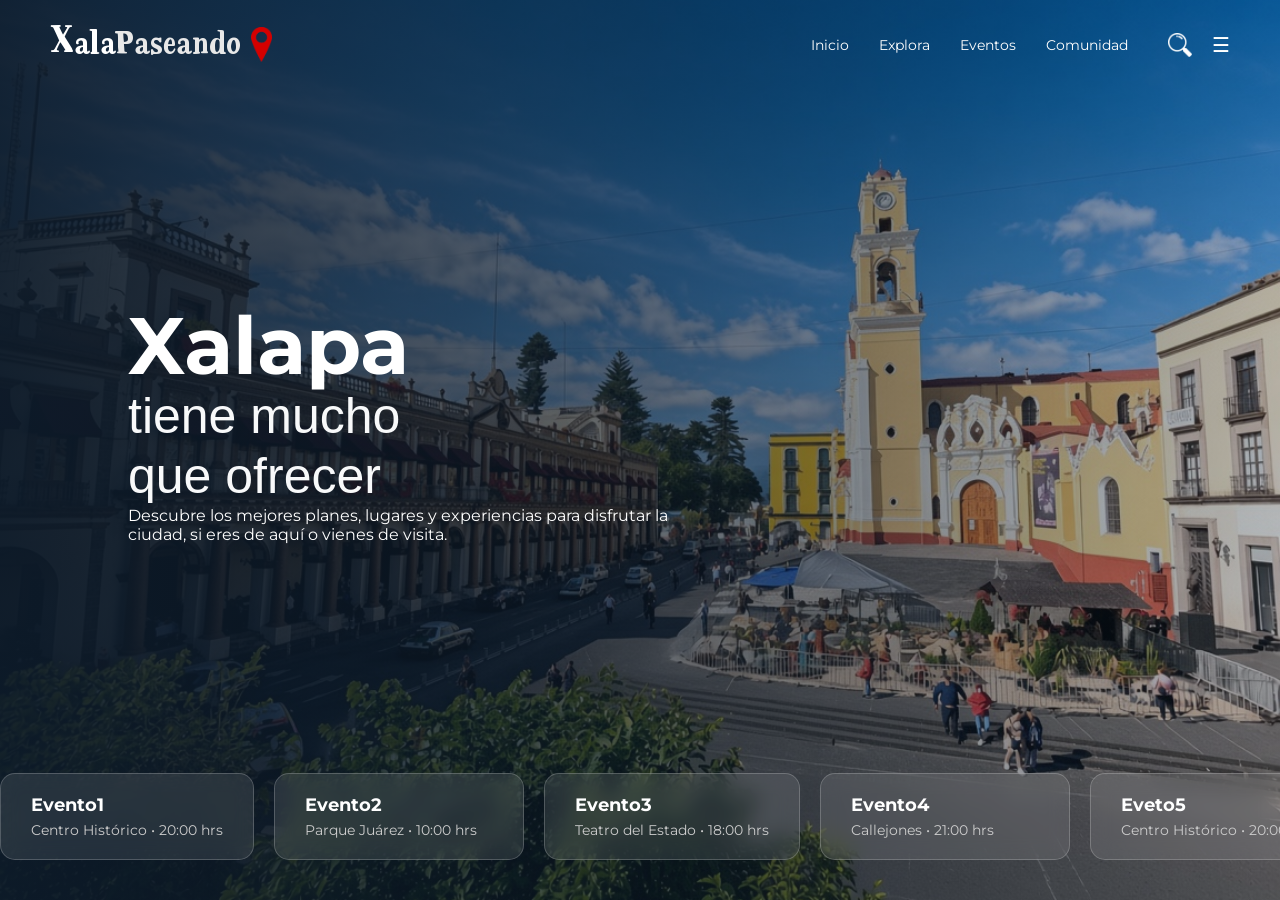
==== index.html @ 4e85cbd2 "Add files via upload" ====
<!DOCTYPE html>
<html lang="es">
<head>
    <meta charset="UTF-8">
    <meta name="viewport" content="width=device-width, initial-scale=1.0">
    <title>XalaPaseando</title>
    
    
    <link rel="icon" type="image/png" href="Icons/Icono.png">
    
    
    <link rel="stylesheet" href="style.css">
    
    
    <link href="https://fonts.googleapis.com/css2?family=Dancing+Script:wght@700&family=Montserrat:wght@400;600&display=swap" rel="stylesheet">
</head>
<body>

    
    <nav class="navbar">
        <div class="logo">
            <span class="logo-text">
                <span class="logo-x">X</span>ala<span class="logo-paseando">Paseando</span>
            </span>
            <img src="Icons/Icono_Ubi.png" alt="Logotipo de XalaPaseando" class="logo-img">
        </div> 

        <ul class="nav-links">
            <li><a href="index.html">Inicio</a></li>
            <li><a href="explora.html">Explora</a></li>
            <li><a href="eventos.html">Eventos</a></li>
            <li><a href="#">Comunidad</a></li>
        </ul>
        <div class="nav-icons">
           <img src="Icons/Icono_Lupa.png" alt="Buscar" class="icon-img">
            <span class="icon">☰</span>
        </div>
    </nav>

    
    <header class="hero">
        
        <div class="overlay"></div>
        
        <div class="hero-content">
            <h1 class="animate-fade-up">
                <span class="title-main">Xalapa</span><br>
                <span class="title-cursive">tiene mucho<br>que ofrecer</span>
            </h1>
            <p class="animate-fade-up delay-1">
                Descubre los mejores planes, lugares y experiencias para disfrutar la ciudad, si eres de aquí o vienes de visita.
            </p>
        </div>

        
        <div class="scrolling-wrapper animate-fade-up delay-2">
            <div class="scrolling-cards">
                
                <a href="eventos.html" style="text-decoration: none; color: inherit;">
                    <div class="card">
                        <h3>Evento1</h3>
                        <p>Centro Histórico • 20:00 hrs</p>
                    </div>
                </a>
                
                <a href="eventos.html" style="text-decoration: none; color: inherit;">
                    <div class="card">
                        <h3>Evento2</h3>
                        <p>Parque Juárez • 10:00 hrs</p>
                    </div>
                </a>
                
                <a href="eventos.html" style="text-decoration: none; color: inherit;">
                    <div class="card">
                        <h3>Evento3</h3>
                        <p>Teatro del Estado • 18:00 hrs</p>
                    </div>
                </a>
                
                <a href="eventos.html" style="text-decoration: none; color: inherit;">
                    <div class="card">
                        <h3>Evento4</h3>
                        <p>Callejones • 21:00 hrs</p>
                    </div>
                </a>
                
                
                <a href="eventos.html" style="text-decoration: none; color: inherit;">
                    <div class="card">
                        <h3>Eveto5</h3>
                        <p>Centro Histórico • 20:00 hrs</p>
                    </div>
                </a>
                
                <a href="eventos.html" style="text-decoration: none; color: inherit;">
                    <div class="card">
                        <h3>Evento6</h3>
                        <p>Parque Juárez • 10:00 hrs</p>
                    </div>
                </a>
                
                <a href="eventos.html" style="text-decoration: none; color: inherit;">
                    <div class="card">
                        <h3>Evento7</h3>
                        <p>Teatro del Estado • 18:00 hrs</p>
                    </div>
                </a>
                
                <a href="eventos.html" style="text-decoration: none; color: inherit;">
                    <div class="card">
                        <h3>y ya lo dmass zzz</h3>
                        <p>Callejones • 21:00 hrs</p>
                    </div>
                </a>
            </div>
        </div>
    </header>

</body>
</html>
---- style.css ----
@font-face {
    font-family: 'LT Gutbust';
    
    src: url('Fonts/LTGutbust-Bold-v3.ttf') format('truetype'); 
    font-weight: normal;
    font-style: normal;
}
* {
    margin: 0;
    padding: 0;
    box-sizing: border-box;
}

body {
    font-family: 'Montserrat', sans-serif;
    background-color: #0d1b2a; 
    color: white;
    overflow-x: hidden; 
}


.navbar {
    position: absolute;
    top: 0;
    width: 100%;
    display: flex;
    justify-content: space-between;
    align-items: center;
    padding: 20px 50px;
    z-index: 10;
}

.logo {
    font-family: 'LT Gutbust', sans-serif; 
    font-size: 32px; 
    display: flex;
    align-items: center;
    gap: 10px;
    margin-right: auto;
}
.logo-x {
    font-size: 40px; 
}


.logo-paseando {
    color: #e8e8e8; 
}

.logo-img {
    height: 35px; 
    width: auto;  
    object-fit: contain;
}

.logo-pin {
    color: #ff3b30; 
    font-size: 24px;
}

.nav-links {
    list-style: none;
    display: flex;
    gap: 30px;
    
}

.nav-links a {
    text-decoration: none;
    color: white;
    font-size: 14px;
    transition: color 0.3s;
}

.nav-links a:hover, .nav-links a.active {
    color: #ff3b30;
    border-bottom: 2px solid #ff3b30;
    padding-bottom: 5px;
}

.nav-icons {
    display: flex;
    gap: 20px;
    font-size: 20px;
    cursor: pointer;
    margin-left: 40px;
}
.icon-img {
    height: 24px; 
    width: auto;
    cursor: pointer;
    transition: transform 0.2s; 
}


.icon-img:hover {
    transform: scale(1.1); 
}

.hero {
    position: relative;
    height: 100vh; 
    display: flex;
    flex-direction: column;
    justify-content: center;
    padding-left: 10%;
    
    
    background: url('https://www.lugaresturisticosenmexico.com/en/xalapa-veracruz/') center/cover no-repeat;
}

.overlay {
    position: absolute;
    top: 0;
    left: 0;
    width: 100%;
    height: 100%;
    
    background: linear-gradient(to right, rgba(13, 27, 42, 0.95) 0%, rgba(13, 27, 42, 0.3) 100%);
    z-index: 1;
}

.hero-content {
    position: relative;
    z-index: 2;
    max-width: 600px;
    margin-bottom: 50px;
}

.title-main {
    font-size: 80px;
    font-weight: 700;
    line-height: 1;
}

.title-cursive {
    font-family: 'Outfit', sans-serif;
    font-weight: 400; 
    font-size: 50px; 
    line-height: 1.2;
    color: #f8f9fa;
}


.hero {
    position: relative;
    height: 100vh; 
    display: flex;
    flex-direction: column;
    justify-content: center;
    padding-left: 10%;
    
    
    
    background: url('Icons/fondo1.jpg') center/cover no-repeat;
}


.animate-fade-up {
    opacity: 0;
    transform: translateY(30px);
    animation: fadeUp 1s forwards ease-out;
}


.delay-1 { animation-delay: 0.3s; }
.delay-2 { animation-delay: 0.6s; }

@keyframes fadeUp {
    to {
        opacity: 1;
        transform: translateY(0);
    }
}


.scrolling-wrapper {
    position: absolute;
    bottom: 40px; 
    left: 0;
    width: 100%;
    overflow: hidden; 
    z-index: 2;
}

.scrolling-cards {
    display: flex;
    gap: 20px;
    width: max-content;
    
    animation: scroll-left 20s linear infinite;
}


.scrolling-wrapper:hover .scrolling-cards {
    animation-play-state: paused;
}


.card {
    background: rgba(255, 255, 255, 0.1); 
    backdrop-filter: blur(10px); 
    border: 1px solid rgba(255, 255, 255, 0.2);
    padding: 20px 30px;
    border-radius: 15px;
    min-width: 250px;
    color: white;
    cursor: pointer;
    transition: transform 0.3s;
}

.card:hover {
    transform: translateY(-5px); 
    background: rgba(255, 255, 255, 0.2);
}

.card h3 {
    font-size: 18px;
    margin-bottom: 5px;
}

.card p {
    font-size: 14px;
    color: #ccc;
}

@keyframes scroll-left {
    0% { transform: translateX(0); }
    100% { transform: translateX(calc(-50% - 10px)); }
}



.tema-claro {
    background-color: #f8f9fa; 
    color: #1a1a1a;
}
.tema-claro .navbar {
    position: relative; 
    background-color: #0d1b2a; 
}
.tema-claro .logo, .tema-claro .icon-img, .tema-claro .icon {
    color: white; 
}

.contenedor-explora {
    max-width: 1200px;
    margin: 0 auto;
    padding: 40px 20px;
}
.encabezado-seccion {
    display: flex;
    justify-content: space-between;
    align-items: center;
    margin-bottom: 20px;
}
.encabezado-seccion h2 {
    color: #0d1b2a;
    font-size: 28px;
}
.ver-todas {
    color: #0d1b2a;
    text-decoration: none;
    font-weight: 600;
}
.mt-40 { margin-top: 50px; }


.btn-presupuesto {
    background-color: #d90429;
    color: white;
    border: none;
    padding: 10px 20px;
    border-radius: 8px;
    font-weight: 600;
    cursor: pointer;
    margin-top: 10px;
}


.categorias-bar {
    background-color: #0d1b2a;
    border-radius: 12px;
    padding: 20px;
    display: flex;
    justify-content: space-around; 
    margin-bottom: 40px;
}
.cat-item {
    display: flex;
    flex-direction: column;
    align-items: center;
    color: white;
    font-size: 13px;
    gap: 10px;
    cursor: pointer;
}
.cat-icon {
    width: 60px;
    height: 60px;
    border: 1.5px solid #d90429;
    border-radius: 50%;
    display: flex;
    justify-content: center;
    align-items: center;
    font-size: 24px;
}

.cat-icon {
    width: 60px;
    height: 60px;
    border: 1.5px solid #d90429;
    border-radius: 50%;
    display: flex;
    justify-content: center;
    align-items: center;
    overflow: hidden; 
    transition: 0.3s;
}


.cat-icon img {
    width: 65%; 
    height: 65%;
    object-fit: contain;
    
    filter: brightness(0) invert(1); 
    transition: 0.3s;
}


.cat-item:hover .cat-icon {
    background-color: #d90429;
}


.grid-tarjetas {
    display: grid;
    grid-template-columns: repeat(auto-fit, minmax(250px, 1fr));
    gap: 20px;
}
.tarjeta {
    background: white;
    border-radius: 12px;
    overflow: hidden;
    box-shadow: 0 4px 15px rgba(0,0,0,0.05);
}
.tarjeta img {
    width: 100%;
    height: 180px;
    object-fit: cover;
}
.tarjeta-cuerpo {
    padding: 20px;
}
.etiqueta {
    font-size: 11px;
    padding: 4px 10px;
    border-radius: 12px;
    color: white;
}
.etiqueta.roja { background-color: #d90429; }
.etiqueta.oscura { background-color: #2b2b2b; }



.evento-portada {
    position: relative;
    height: 50vh; 
    background-position: center;
    background-size: cover;
    display: flex;
    align-items: flex-end; 
    padding: 40px 10%;
}
.evento-overlay {
    position: absolute;
    top: 0; left: 0; width: 100%; height: 100%;
    background: linear-gradient(to top, rgba(13,27,42,0.95) 0%, rgba(13,27,42,0.1) 100%);
}
.evento-titulo-contenedor {
    position: relative;
    z-index: 2;
    color: white;
}
.evento-titulo-contenedor h1 {
    font-size: 45px;
    margin: 15px 0;
    font-family: 'Playfair Display', serif;
}


.evento-contenido {
    max-width: 1100px;
    margin: 40px auto;
    padding: 0 20px;
    display: grid;
    grid-template-columns: 2fr 1fr; 
    gap: 40px;
}
.evento-info h2 { color: #0d1b2a; margin-bottom: 20px; }
.evento-info h3 { color: #0d1b2a; margin-top: 30px; margin-bottom: 10px; }
.evento-info p { color: #555; line-height: 1.7; font-size: 15px; }


.evento-tarjeta {
    background: white;
    border-radius: 12px;
    padding: 25px;
    box-shadow: 0 5px 20px rgba(0,0,0,0.06);
    border: 1px solid #eee;
    height: fit-content;
}
.tarjeta-dato {
    display: flex;
    gap: 15px;
    margin-bottom: 25px;
}
.tarjeta-dato span { font-size: 24px; }
.tarjeta-dato strong {
    color: #0d1b2a;
    font-size: 15px;
    display: block;
    margin-bottom: 4px;
}
.tarjeta-dato p { font-size: 13px; color: #666; margin: 0; line-height: 1.4; }


.countdown {
    background-color: #fef2f2;
    color: #d90429;
    padding: 12px;
    border-radius: 8px;
    justify-content: center;
    align-items: center;
}
.countdown strong { color: #d90429; margin: 0; font-size: 16px; }

.enlace-mapa { color: #d90429; font-weight: 600; font-size: 12px; text-decoration: none; display: inline-block; margin-top: 5px; }

.btn-asistir {
    width: 100%;
    background-color: #0d1b2a;
    color: white;
    border: none;
    padding: 15px;
    border-radius: 8px;
    font-weight: 600;
    font-size: 15px;
    cursor: pointer;
    transition: 0.3s;
}
.btn-asistir:hover { background-color: #1a365d; }


@media (max-width: 768px) {
    
    .evento-contenido {
        grid-template-columns: 1fr; 
    }
    .evento-portada {
        height: 35vh; 
    }
    .evento-titulo-contenedor h1 {
        font-size: 32px;
    }
    
    .navbar {
        padding: 15px 20px; 
    }
    
    .logo {
        font-size: 24px; 
    }
    
    .logo-x {
        font-size: 32px; 
    }
    
    .logo-img {
        height: 25px; 
    }

    .nav-links {
        display: none; 
    }

    
    .nav-icons {
        margin-left: 0; 
        gap: 15px; 
    }

    
    .hero {
        padding-left: 20px;
        padding-right: 20px;
        align-items: center; 
        text-align: center;  
        
        
        height: auto; 
        min-height: 100vh; 
        justify-content: center;
        padding-top: 80px; 
        padding-bottom: 100px; 
    }

    
    .hero-content {
        margin-bottom: 0; 
    }

    .title-main {
        font-size: 45px; 
    }

    .title-cursive {
        font-size: 30px; 
    }

    .hero-content p {
        font-size: 15px; 
        margin-top: 15px;
    }
    
    
    .scrolling-wrapper {
        bottom: 20px;
    }
}

select.btn-presupuesto {
    appearance: none;
    -webkit-appearance: none;
    outline: none;
}
select.btn-presupuesto option {
    background-color: #0d1b2a; 
    color: white;
}
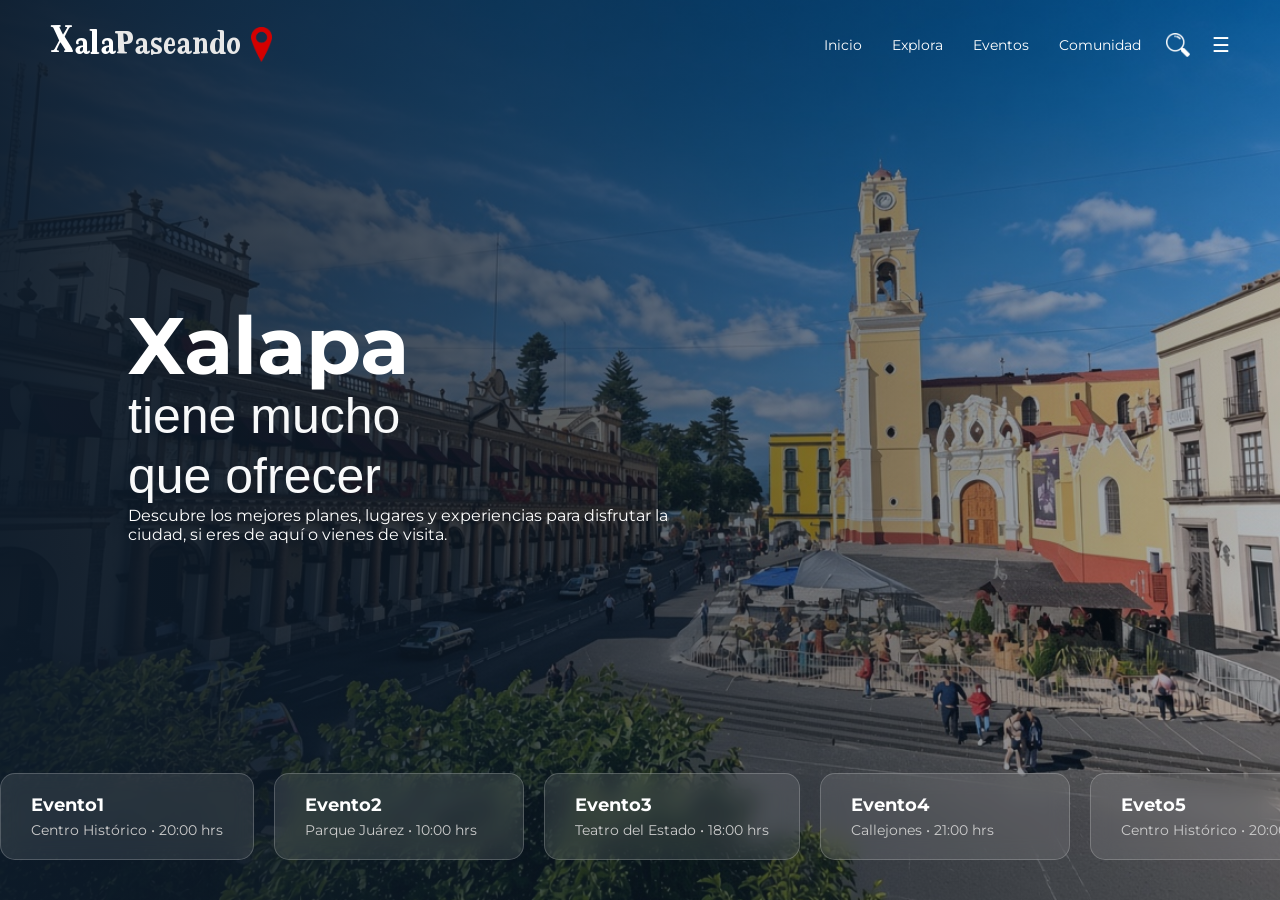
==== commit 1ca9904c: "Add files via upload" ====
--- a/index.html
+++ b/index.html
@@ -14,6 +14,7 @@
     
     <link href="https://fonts.googleapis.com/css2?family=Dancing+Script:wght@700&family=Montserrat:wght@400;600&display=swap" rel="stylesheet">
 </head>
+<script src="navegacion.js"></script>
 <body>
 
     
@@ -29,7 +30,7 @@
             <li><a href="index.html">Inicio</a></li>
             <li><a href="explora.html">Explora</a></li>
             <li><a href="eventos.html">Eventos</a></li>
-            <li><a href="#">Comunidad</a></li>
+            <li><a href="comunidad.html">Comunidad</a></li>
         </ul>
         <div class="nav-icons">
            <img src="Icons/Icono_Lupa.png" alt="Buscar" class="icon-img">
--- a/style.css
+++ b/style.css
@@ -539,4 +539,448 @@
 select.btn-presupuesto option {
     background-color: #0d1b2a; 
     color: white;
-}+}
+
+/* =========================================
+   ESTILOS DE LA VENTANA EMERGENTE (MODAL)
+   ========================================= */
+.modal-oculto {
+    display: none; /* Oculto por defecto */
+    position: fixed;
+    top: 0; left: 0;
+    width: 100%; height: 100%;
+    background-color: rgba(13, 27, 42, 0.8); /* Fondo oscuro semitransparente */
+    z-index: 1000;
+    justify-content: center;
+    align-items: center;
+    backdrop-filter: blur(5px);
+}
+
+.modal-contenido {
+    background-color: white;
+    width: 90%;
+    max-width: 500px;
+    border-radius: 15px;
+    padding: 30px;
+    position: relative;
+    max-height: 90vh; /* Para que no se salga de la pantalla en celulares */
+    overflow-y: auto; /* Permite hacer scroll adentro si hay muchos comentarios */
+    box-shadow: 0 10px 30px rgba(0,0,0,0.2);
+}
+
+.cerrar-modal {
+    position: absolute;
+    top: 20px; right: 20px;
+    font-size: 20px;
+    font-weight: bold;
+    color: #888;
+    cursor: pointer;
+    transition: 0.2s;
+}
+
+.cerrar-modal:hover {
+    color: #d90429;
+}
+
+/* COMUNIDAD */
+
+.inicio-comunidad {
+    margin-top: 40px;
+}
+
+.inicio-comunidad h2 {
+    font-size: 28px;
+    color: #0d1b2a;
+    margin-bottom: 10px;
+}
+
+.inicio-comunidad > p {
+    color: #666;
+    margin-bottom: 25px;
+    line-height: 1.6;
+}
+
+/* BUSCADOR */
+
+.buscador-comunidad {
+    position: relative;
+    margin-bottom: 35px;
+}
+
+.buscador-comunidad input {
+    width: 100%;
+    padding: 16px 20px;
+    border: 1px solid #ddd;
+    border-radius: 10px;
+    font-family: 'Montserrat', sans-serif;
+    font-size: 14px;
+    outline: none;
+    background: white;
+}
+
+.buscador-comunidad input:focus {
+    border-color: #d90429;
+}
+
+/* RESULTADOS DEL BUSCADOR */
+
+#resultados-busqueda {
+    position: absolute;
+    top: 100%;
+    left: 0;
+    width: 100%;
+    background: white;
+    border-radius: 10px;
+    box-shadow: 0 5px 20px rgba(0,0,0,0.1);
+    z-index: 20;
+    overflow: hidden;
+}
+
+.resultado-lugar {
+    display: block;
+    padding: 14px 18px;
+    color: #0d1b2a;
+    text-decoration: none;
+    border-bottom: 1px solid #eee;
+}
+
+.resultado-lugar:hover {
+    background: #f8f9fa;
+    color: #d90429;
+}
+
+/* LUGARES DESTACADOS */
+
+.subtitulo-comunidad {
+    color: #0d1b2a;
+    font-size: 22px;
+    margin: 30px 0 20px;
+}
+
+.destacados-comunidad {
+    display: grid;
+    grid-template-columns: repeat(2, 1fr);
+    gap: 20px;
+}
+
+.tarjeta-destacada {
+    background: white;
+    border-radius: 12px;
+    overflow: hidden;
+    text-decoration: none;
+    color: inherit;
+    box-shadow: 0 4px 15px rgba(0,0,0,0.08);
+    transition: transform 0.3s;
+}
+
+.tarjeta-destacada:hover {
+    transform: translateY(-5px);
+}
+
+.tarjeta-destacada img {
+    width: 100%;
+    height: 190px;
+    object-fit: cover;
+}
+
+.info-destacada {
+    padding: 20px;
+}
+
+.info-destacada h4 {
+    font-size: 18px;
+    color: #0d1b2a;
+    margin-bottom: 8px;
+}
+
+.info-destacada p {
+    color: #666;
+    font-size: 14px;
+    margin-bottom: 12px;
+}
+
+.info-destacada span {
+    color: #d90429;
+    font-weight: 600;
+    font-size: 13px;
+}
+
+/* FILTROS */
+
+.filtros-comunidad {
+    display: flex;
+    flex-wrap: wrap;
+    gap: 12px;
+}
+
+.filtro-comunidad {
+    border: 1px solid #ddd;
+    background: white;
+    color: #0d1b2a;
+    padding: 12px 20px;
+    border-radius: 25px;
+    font-family: 'Montserrat', sans-serif;
+    font-weight: 600;
+    cursor: pointer;
+    transition: 0.3s;
+}
+
+.filtro-comunidad:hover,
+.filtro-comunidad.activo {
+    background: #d90429;
+    color: white;
+    border-color: #d90429;
+}
+
+/* CELULARES */
+
+@media (max-width: 600px) {
+    .destacados-comunidad {
+        grid-template-columns: 1fr;
+    }
+
+    .inicio-comunidad h2 {
+        font-size: 24px;
+    }
+
+    .filtro-comunidad {
+        padding: 10px 14px;
+        font-size: 12px;
+    }
+}
+
+
+/* ========================================
+   NAVEGACIÓN INTERACTIVA - XALAPASEANDO
+   ======================================== */
+
+/* LOGOTIPO INTERACTIVO */
+
+.navbar .logo {
+    cursor: pointer;
+}
+
+.navbar .logo:focus-visible {
+    outline: 2px solid white;
+    outline-offset: 6px;
+    border-radius: 4px;
+}
+
+/* ICONOS INTERACTIVOS */
+
+.navbar .nav-icons {
+    display: flex;
+    align-items: center;
+    gap: 22px;
+    margin-left: 25px;
+    flex-shrink: 0;
+}
+
+.navbar .nav-icons .icon-img,
+.navbar .nav-icons .icon {
+    cursor: pointer;
+}
+
+.navbar .nav-icons .icon:hover {
+    color: #d90429 !important;
+}
+
+.navbar .nav-icons .icon-img:focus-visible,
+.navbar .nav-icons .icon:focus-visible {
+    outline: 2px solid white;
+    outline-offset: 5px;
+}
+
+/* BUSCADOR EN LA BARRA */
+
+.nav-buscador {
+    display: none;
+    position: relative;
+    width: min(380px, 38vw);
+    min-width: 0;
+    flex-shrink: 1;
+}
+
+.navbar.nav-buscando .nav-links {
+    display: none !important;
+}
+
+.navbar.nav-buscando .nav-buscador {
+    display: block;
+}
+
+.nav-buscador input {
+    width: 100%;
+    height: 42px;
+    padding: 0 15px;
+    border: 1px solid #d90429;
+    border-radius: 8px;
+    background-color: white;
+    color: #0d1b2a;
+    font-family: 'Montserrat', sans-serif;
+    font-size: 13px;
+    outline: none;
+}
+
+.nav-buscador input:focus {
+    box-shadow: 0 0 0 3px rgba(217, 4, 41, 0.2);
+}
+
+/* RESULTADOS DEL BUSCADOR */
+
+.nav-sugerencias {
+    display: none;
+    position: absolute;
+    top: calc(100% + 10px);
+    left: 0;
+    width: 100%;
+    max-height: 320px;
+    overflow-y: auto;
+    background: white;
+    border-radius: 10px;
+    box-shadow: 0 8px 25px rgba(0,0,0,0.2);
+    z-index: 1100;
+}
+
+.nav-sugerencias.visible {
+    display: block;
+}
+
+.nav-resultado {
+    display: flex;
+    flex-direction: column;
+    gap: 4px;
+    padding: 13px 16px;
+    text-decoration: none;
+    border-bottom: 1px solid #eee;
+}
+
+.nav-resultado strong {
+    color: #0d1b2a;
+    font-size: 13px;
+}
+
+.nav-resultado small {
+    color: #777;
+    font-size: 11px;
+}
+
+.nav-resultado:hover {
+    background: #fef2f2;
+}
+
+.nav-resultado:hover strong {
+    color: #d90429;
+}
+
+.nav-sin-resultados {
+    color: #666;
+    padding: 15px;
+    font-size: 13px;
+}
+
+/* MENÚ VERTICAL DESPLEGABLE */
+
+.nav-menu-vertical {
+    display: none;
+    position: absolute;
+    top: calc(100% + 5px);
+    right: 20px;
+    width: 240px;
+    background: #0d1b2a;
+    border: 1px solid rgba(255,255,255,0.15);
+    border-radius: 10px;
+    box-shadow: 0 8px 25px rgba(0,0,0,0.25);
+    padding: 10px 0;
+    z-index: 1100;
+}
+
+.nav-menu-vertical.visible {
+    display: flex;
+    flex-direction: column;
+}
+
+.nav-menu-vertical a {
+    color: white;
+    text-decoration: none;
+    font-family: 'Montserrat', sans-serif;
+    font-size: 14px;
+    padding: 14px 20px;
+    transition: background 0.2s, color 0.2s;
+}
+
+.nav-menu-vertical a:hover {
+    background: rgba(255,255,255,0.08);
+    color: #ff3b30;
+}
+
+.nav-menu-vertical a.seleccionado {
+    color: #ff3b30;
+    border-left: 3px solid #ff3b30;
+}
+
+/* PANTALLAS PEQUEÑAS */
+
+@media (max-width: 768px) {
+
+    /* La navegación horizontal sigue oculta,
+       pero la lupa y el menú permanecen visibles */
+
+    .navbar .nav-links {
+        display: none;
+    }
+
+    .navbar .nav-icons {
+        display: flex;
+        gap: 18px;
+        margin-left: auto;
+    }
+
+    .navbar .logo {
+        margin-right: 10px;
+    }
+
+    /* Al abrir el buscador se libera espacio
+       ocultando temporalmente el logotipo */
+
+    .navbar.nav-buscando .logo {
+        display: none;
+    }
+
+    .navbar.nav-buscando .nav-buscador {
+        display: block;
+        flex: 1;
+        width: auto;
+        min-width: 0;
+    }
+
+    .nav-buscador input {
+        height: 40px;
+        font-size: 12px;
+    }
+
+    .nav-menu-vertical {
+        right: 15px;
+        width: min(260px, calc(100vw - 30px));
+    }
+}
+
+@media (max-width: 380px) {
+
+    .navbar .logo {
+        font-size: 20px;
+        gap: 5px;
+    }
+
+    .navbar .logo-x {
+        font-size: 26px;
+    }
+
+    .navbar .logo-img {
+        height: 22px;
+    }
+
+    .navbar .nav-icons {
+        gap: 12px;
+    }
+}
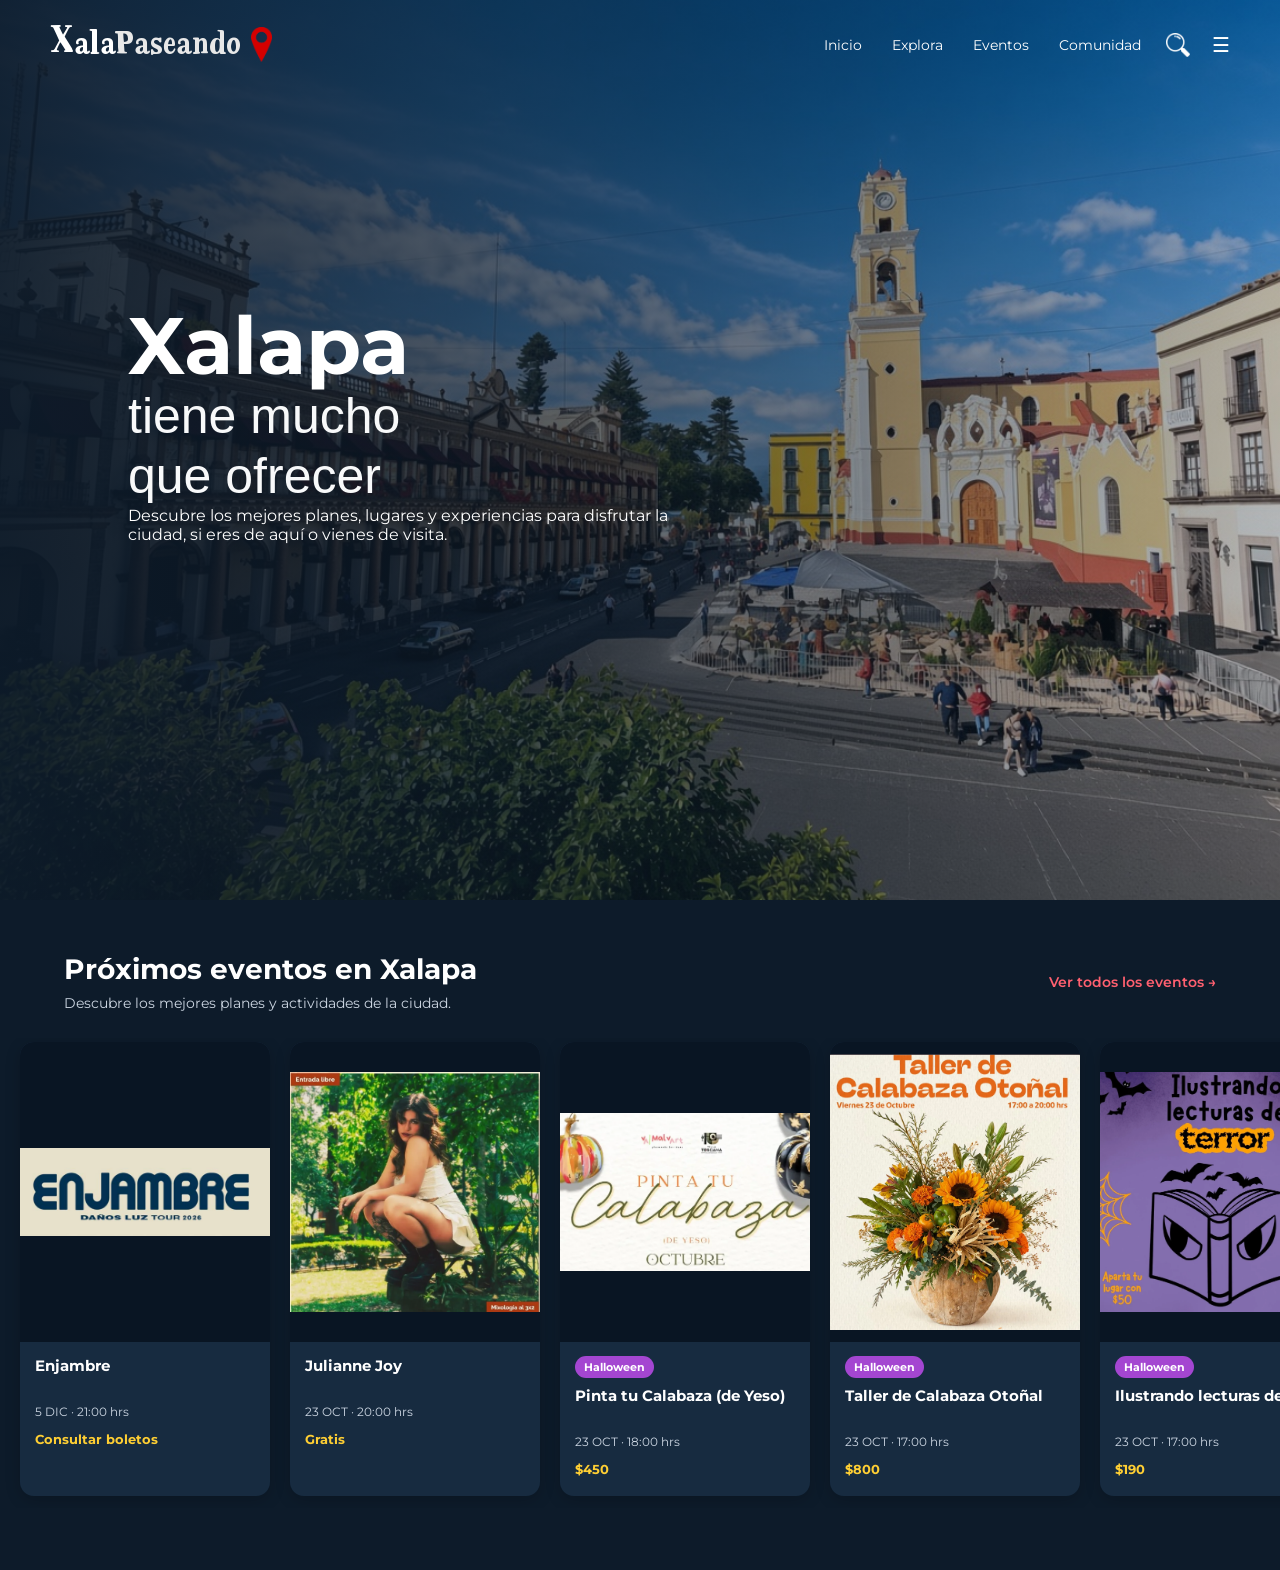
==== commit e27d04dd: "Add files via upload" ====
--- a/index.html
+++ b/index.html
@@ -13,8 +13,28 @@
     
     
     <link href="https://fonts.googleapis.com/css2?family=Dancing+Script:wght@700&family=Montserrat:wght@400;600&display=swap" rel="stylesheet">
+
+<style> 
+.seccion-eventos-inicio { background: #0d1b2a; color: white; padding: 52px 0 62px; overflow: hidden; }
+.encabezado-eventos-inicio { max-width: 1200px; margin: 0 auto 26px; padding: 0 24px; display: flex; justify-content: space-between; align-items: center; gap: 20px; }
+.encabezado-eventos-inicio h2 { color: white; font-size: 28px; margin-bottom: 8px; }
+.encabezado-eventos-inicio p { color: #cbd5e1; font-size: 14px; }
+.ver-eventos-inicio { color: #ff6070; text-decoration: none; font-size: 14px; font-weight: 600; white-space: nowrap; }
+.carrusel-eventos-inicio { overflow-x: auto; width: 100%; scrollbar-width: thin; }
+.pista-eventos-inicio { display: flex; gap: 20px; width: max-content; padding: 4px 20px 12px; animation: deslizar-carteles 75s linear infinite; }
+.tarjeta-imagen-evento { display: block; flex: 0 0 250px; width: 250px; overflow: hidden; border-radius: 14px; background: #172b40; text-decoration: none; color: white; box-shadow: 0 4px 15px rgba(0,0,0,.18); }
+.tarjeta-imagen-evento img { display: block; width: 100%; height: 300px; object-fit: contain; background: #091523; }
+.info-evento-inicio { padding: 14px 15px 18px; }
+.info-evento-inicio h3 { color: white; margin: 0 0 8px; font-size: 15px; line-height: 1.35; min-height: 40px; }
+.info-evento-inicio p { color: #cbd5e1; margin: 0 0 10px; font-size: 12px; }
+.precio-inicio { color: #ffcf33; font-size: 13px; font-weight: 700; }
+.carrusel-eventos-inicio:hover .pista-eventos-inicio, .carrusel-eventos-inicio:focus-within .pista-eventos-inicio { animation-play-state: paused; }
+@keyframes deslizar-carteles { from { transform: translateX(0); } to { transform: translateX(calc(-50% - 10px)); } }
+@media(max-width:768px) { .encabezado-eventos-inicio { align-items: flex-start; flex-direction: column; } .encabezado-eventos-inicio h2 { font-size: 23px; } .tarjeta-imagen-evento { flex-basis: 220px; width: 220px; } .tarjeta-imagen-evento img { height: 260px; } .pista-eventos-inicio { animation-duration: 90s; } }
+@media(prefers-reduced-motion: reduce) { .pista-eventos-inicio { animation: none; } }
+.etiqueta-halloween-inicio { display: inline-block; background: #a446d1; color: white; font-size: 11px; font-weight: 700; border-radius: 12px; padding: 4px 9px; margin-bottom: 8px; }
+</style>
 </head>
-<script src="navegacion.js"></script>
 <body>
 
     
@@ -54,68 +74,90 @@
         </div>
 
         
-        <div class="scrolling-wrapper animate-fade-up delay-2">
-            <div class="scrolling-cards">
-                
-                <a href="eventos.html" style="text-decoration: none; color: inherit;">
-                    <div class="card">
-                        <h3>Evento1</h3>
-                        <p>Centro Histórico • 20:00 hrs</p>
-                    </div>
-                </a>
-                
-                <a href="eventos.html" style="text-decoration: none; color: inherit;">
-                    <div class="card">
-                        <h3>Evento2</h3>
-                        <p>Parque Juárez • 10:00 hrs</p>
-                    </div>
-                </a>
-                
-                <a href="eventos.html" style="text-decoration: none; color: inherit;">
-                    <div class="card">
-                        <h3>Evento3</h3>
-                        <p>Teatro del Estado • 18:00 hrs</p>
-                    </div>
-                </a>
-                
-                <a href="eventos.html" style="text-decoration: none; color: inherit;">
-                    <div class="card">
-                        <h3>Evento4</h3>
-                        <p>Callejones • 21:00 hrs</p>
-                    </div>
-                </a>
-                
-                
-                <a href="eventos.html" style="text-decoration: none; color: inherit;">
-                    <div class="card">
-                        <h3>Eveto5</h3>
-                        <p>Centro Histórico • 20:00 hrs</p>
-                    </div>
-                </a>
-                
-                <a href="eventos.html" style="text-decoration: none; color: inherit;">
-                    <div class="card">
-                        <h3>Evento6</h3>
-                        <p>Parque Juárez • 10:00 hrs</p>
-                    </div>
-                </a>
-                
-                <a href="eventos.html" style="text-decoration: none; color: inherit;">
-                    <div class="card">
-                        <h3>Evento7</h3>
-                        <p>Teatro del Estado • 18:00 hrs</p>
-                    </div>
-                </a>
-                
-                <a href="eventos.html" style="text-decoration: none; color: inherit;">
-                    <div class="card">
-                        <h3>y ya lo dmass zzz</h3>
-                        <p>Callejones • 21:00 hrs</p>
-                    </div>
-                </a>
-            </div>
+       
+    </header>
+    
+
+
+<section class="seccion-eventos-inicio">
+
+    <div class="encabezado-eventos-inicio">
+        <div>
+            <h2>Próximos eventos en Xalapa</h2>
+            <p>Descubre los mejores planes y actividades de la ciudad.</p>
         </div>
-    </header>
+
+        <a href="eventos.html" class="ver-eventos-inicio">
+            Ver todos los eventos →
+        </a>
+    </div>
+
+    <div class="carrusel-eventos-inicio">
+        <div class="pista-eventos-inicio" id="eventos-inicio">
+            
+        </div>
+    </div>
+
+</section>
+
+
+<script src="datos-eventos.js"></script>
+
+<script>document.addEventListener("DOMContentLoaded", () => {
+    const contenedor = document.getElementById("eventos-inicio");
+    if (!contenedor) return;
+    if (typeof eventosXalapa === "undefined" || !Array.isArray(eventosXalapa)) {
+        contenedor.textContent = "No se pudo cargar datos-eventos.js. Revisa que esté en la misma carpeta que index.html.";
+        console.error("Falta datos-eventos.js o el arreglo eventosXalapa.");
+        return;
+    }
+
+    contenedor.replaceChildren();
+
+    function crearTarjeta(evento, esDuplicado = false) {
+        const enlace = document.createElement("a");
+        enlace.className = "tarjeta-imagen-evento";
+        enlace.href = "evento-detalle.html?id=" + encodeURIComponent(evento.id);
+        if (esDuplicado) {
+            enlace.setAttribute("aria-hidden", "true");
+            enlace.tabIndex = -1;
+        }
+
+        const imagen = document.createElement("img");
+        imagen.src = evento.imagen;
+        imagen.alt = "Cartel de " + evento.nombre;
+        imagen.loading = "lazy";
+
+        const info = document.createElement("div");
+        info.className = "info-evento-inicio";
+        const titulo = document.createElement("h3");
+        titulo.textContent = evento.nombre;
+        const fecha = document.createElement("p");
+        fecha.textContent = evento.dia + " " + evento.mes + " · " + evento.hora + " hrs";
+        const precio = document.createElement("span");
+        precio.className = "precio-inicio";
+        precio.textContent = evento.precio;
+        if (evento.etiquetas?.includes("Halloween")) {
+            const etiqueta = document.createElement("span");
+            etiqueta.className = "etiqueta-halloween-inicio";
+            etiqueta.textContent = "Halloween";
+            info.appendChild(etiqueta);
+        }
+        info.append(titulo, fecha, precio);
+        enlace.append(imagen, info);
+        return enlace;
+    }
+
+    eventosXalapa.forEach(evento => contenedor.appendChild(crearTarjeta(evento)));
+     
+    if (eventosXalapa.length > 1) {
+        eventosXalapa.forEach(evento => contenedor.appendChild(crearTarjeta(evento, true)));
+    } else {
+        contenedor.style.animation = "none";
+    }
+});
+</script>
+<script src="navegacion.js"></script>
 
 </body>
 </html>
--- a/style.css
+++ b/style.css
@@ -1,4 +1,3 @@
-
 @font-face {
     font-family: 'LT Gutbust';
     
@@ -541,15 +540,15 @@
     color: white;
 }
 
-/* =========================================
-   ESTILOS DE LA VENTANA EMERGENTE (MODAL)
-   ========================================= */
+ 
+
+
 .modal-oculto {
-    display: none; /* Oculto por defecto */
+    display: none;  
     position: fixed;
     top: 0; left: 0;
     width: 100%; height: 100%;
-    background-color: rgba(13, 27, 42, 0.8); /* Fondo oscuro semitransparente */
+    background-color: rgba(13, 27, 42, 0.8);  
     z-index: 1000;
     justify-content: center;
     align-items: center;
@@ -563,8 +562,8 @@
     border-radius: 15px;
     padding: 30px;
     position: relative;
-    max-height: 90vh; /* Para que no se salga de la pantalla en celulares */
-    overflow-y: auto; /* Permite hacer scroll adentro si hay muchos comentarios */
+    max-height: 90vh;  
+    overflow-y: auto;  
     box-shadow: 0 10px 30px rgba(0,0,0,0.2);
 }
 
@@ -582,7 +581,7 @@
     color: #d90429;
 }
 
-/* COMUNIDAD */
+ 
 
 .inicio-comunidad {
     margin-top: 40px;
@@ -600,7 +599,7 @@
     line-height: 1.6;
 }
 
-/* BUSCADOR */
+ 
 
 .buscador-comunidad {
     position: relative;
@@ -622,7 +621,7 @@
     border-color: #d90429;
 }
 
-/* RESULTADOS DEL BUSCADOR */
+ 
 
 #resultados-busqueda {
     position: absolute;
@@ -649,7 +648,7 @@
     color: #d90429;
 }
 
-/* LUGARES DESTACADOS */
+ 
 
 .subtitulo-comunidad {
     color: #0d1b2a;
@@ -705,7 +704,7 @@
     font-size: 13px;
 }
 
-/* FILTROS */
+ 
 
 .filtros-comunidad {
     display: flex;
@@ -732,7 +731,7 @@
     border-color: #d90429;
 }
 
-/* CELULARES */
+ 
 
 @media (max-width: 600px) {
     .destacados-comunidad {
@@ -750,11 +749,11 @@
 }
 
 
-/* ========================================
-   NAVEGACIÓN INTERACTIVA - XALAPASEANDO
-   ======================================== */
-
-/* LOGOTIPO INTERACTIVO */
+ 
+
+
+
+ 
 
 .navbar .logo {
     cursor: pointer;
@@ -766,7 +765,7 @@
     border-radius: 4px;
 }
 
-/* ICONOS INTERACTIVOS */
+ 
 
 .navbar .nav-icons {
     display: flex;
@@ -782,7 +781,7 @@
 }
 
 .navbar .nav-icons .icon:hover {
-    color: #d90429 !important;
+    color: #d90429  ;
 }
 
 .navbar .nav-icons .icon-img:focus-visible,
@@ -791,7 +790,7 @@
     outline-offset: 5px;
 }
 
-/* BUSCADOR EN LA BARRA */
+ 
 
 .nav-buscador {
     display: none;
@@ -802,7 +801,7 @@
 }
 
 .navbar.nav-buscando .nav-links {
-    display: none !important;
+    display: none  ;
 }
 
 .navbar.nav-buscando .nav-buscador {
@@ -826,7 +825,7 @@
     box-shadow: 0 0 0 3px rgba(217, 4, 41, 0.2);
 }
 
-/* RESULTADOS DEL BUSCADOR */
+ 
 
 .nav-sugerencias {
     display: none;
@@ -879,7 +878,7 @@
     font-size: 13px;
 }
 
-/* MENÚ VERTICAL DESPLEGABLE */
+ 
 
 .nav-menu-vertical {
     display: none;
@@ -919,12 +918,12 @@
     border-left: 3px solid #ff3b30;
 }
 
-/* PANTALLAS PEQUEÑAS */
+ 
 
 @media (max-width: 768px) {
 
-    /* La navegación horizontal sigue oculta,
-       pero la lupa y el menú permanecen visibles */
+     
+
 
     .navbar .nav-links {
         display: none;
@@ -940,8 +939,8 @@
         margin-right: 10px;
     }
 
-    /* Al abrir el buscador se libera espacio
-       ocultando temporalmente el logotipo */
+     
+
 
     .navbar.nav-buscando .logo {
         display: none;
@@ -984,3 +983,184 @@
         gap: 12px;
     }
 }
+
+ 
+
+
+
+.enlace-tarjeta-evento {
+    text-decoration: none;
+    color: inherit;
+    display: block;
+}
+
+.tarjeta-evento {
+    height: 100%;
+    transition: transform 0.3s, box-shadow 0.3s;
+}
+
+.tarjeta-evento:hover {
+    transform: translateY(-5px);
+    box-shadow: 0 8px 24px rgba(0,0,0,0.15);
+}
+
+.imagen-evento {
+    position: relative;
+    width: 100%;
+    height: 270px;
+    overflow: hidden;
+    background-color: #0d1b2a;
+}
+
+.imagen-evento img {
+    width: 100%;
+    height: 100%;
+    object-fit: cover;
+}
+
+.imagen-evento .fecha-badge {
+    position: absolute;
+    top: 12px;
+    left: 12px;
+    background: #0d1b2a;
+    color: white;
+    padding: 9px 13px;
+    border-radius: 10px;
+    text-align: center;
+    font-size: 12px;
+    line-height: 1.5;
+}
+
+.imagen-evento .fecha-badge strong {
+    display: block;
+    font-size: 24px;
+}
+
+.precio-evento {
+    position: absolute;
+    top: 12px;
+    right: 12px;
+    background-color: #ffcf33;
+    color: #0d1b2a;
+    border-radius: 25px;
+    padding: 9px 13px;
+    font-size: 12px;
+    font-weight: 700;
+    max-width: 55%;
+    text-align: center;
+}
+
+.tarjeta-evento .tarjeta-cuerpo h3 {
+    color: #0d1b2a;
+    font-size: 17px;
+    margin: 12px 0 10px;
+    line-height: 1.4;
+}
+
+.tarjeta-evento .tarjeta-cuerpo > p {
+    color: #666;
+    font-size: 13px;
+    line-height: 1.5;
+    margin-bottom: 14px;
+}
+
+.tarjeta-evento .tarjeta-pie {
+    display: flex;
+    justify-content: space-between;
+    align-items: flex-start;
+    flex-wrap: wrap;
+    gap: 8px;
+    color: #555;
+    font-size: 12px;
+}
+
+@media (max-width: 600px) {
+    .imagen-evento {
+        height: 310px;
+    }
+}
+
+ 
+
+
+
+.enlace-evento-inicio {
+    text-decoration: none;
+    color: inherit;
+    flex-shrink: 0;
+    display: block;
+}
+
+.card-evento-inicio {
+    width: 280px;
+    min-width: 280px;
+    min-height: 160px;
+    display: flex;
+    flex-direction: column;
+    justify-content: center;
+    gap: 8px;
+    background: rgba(13, 27, 42, 0.65);
+}
+
+.card-evento-inicio h3 {
+    font-size: 16px;
+    color: white;
+    margin: 0;
+    line-height: 1.4;
+}
+
+.card-evento-inicio p {
+    color: #ddd;
+    font-size: 12px;
+    margin: 0;
+}
+
+.fecha-evento-inicio {
+    color: #ffcf33;
+    font-weight: 700;
+    font-size: 12px;
+}
+
+.precio-evento-inicio {
+    color: white;
+    font-size: 12px;
+    font-weight: 600;
+}
+
+.enlace-evento-inicio:hover .card-evento-inicio {
+    background: rgba(217, 4, 41, 0.65);
+}
+
+ 
+
+.scrolling-cards {
+    display: flex;
+    gap: 20px;
+    width: max-content;
+    animation: scroll-left 65s linear infinite;
+}
+
+.scrolling-wrapper:hover .scrolling-cards,
+.scrolling-wrapper:focus-within .scrolling-cards {
+    animation-play-state: paused;
+}
+
+@keyframes scroll-left {
+    from {
+        transform: translateX(0);
+    }
+
+    to {
+        transform: translateX(calc(-50% - 10px));
+    }
+}
+
+@media (prefers-reduced-motion: reduce) {
+    .scrolling-cards {
+        animation: none;
+    }
+
+    .scrolling-wrapper {
+        overflow-x: auto;
+    }
+}
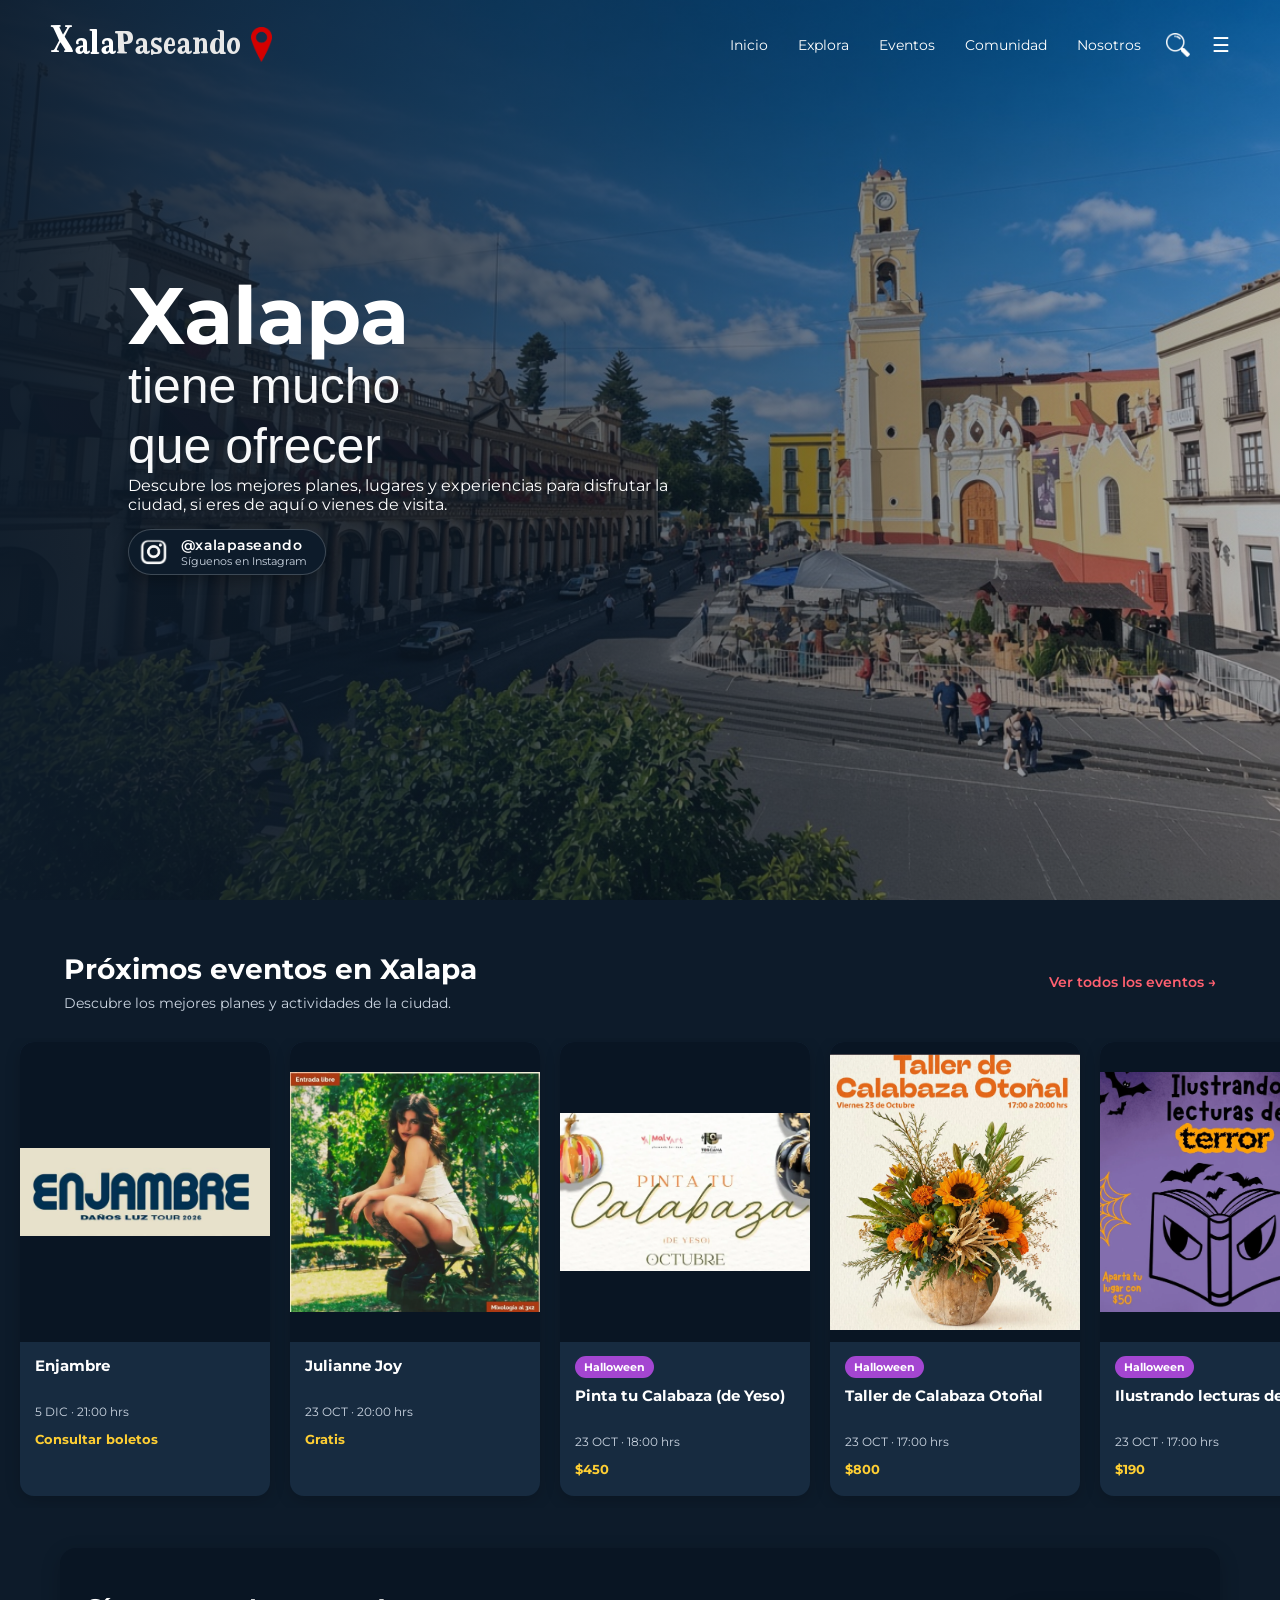
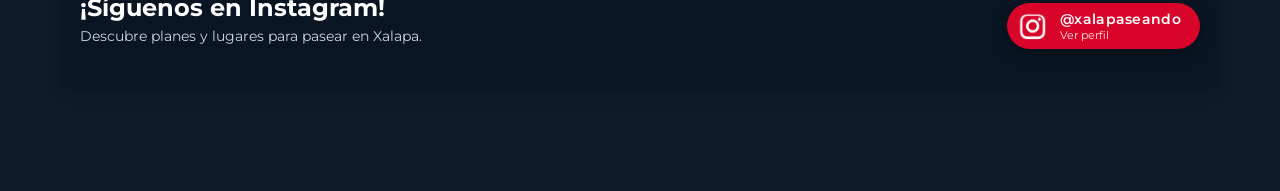
==== commit 2bd76f14: "2.1.1" ====
--- a/index.html
+++ b/index.html
@@ -51,6 +51,7 @@
             <li><a href="explora.html">Explora</a></li>
             <li><a href="eventos.html">Eventos</a></li>
             <li><a href="comunidad.html">Comunidad</a></li>
+            <li><a href="nosotros.html">Nosotros</a></li>
         </ul>
         <div class="nav-icons">
            <img src="Icons/Icono_Lupa.png" alt="Buscar" class="icon-img">
@@ -71,6 +72,14 @@
             <p class="animate-fade-up delay-1">
                 Descubre los mejores planes, lugares y experiencias para disfrutar la ciudad, si eres de aquí o vienes de visita.
             </p>
+            <a href="https://www.instagram.com/xalapaseando?utm_source=qr" target="_blank" class="ig-badge-container animate-fade-up delay-2">
+                <img src="Icons/iglogo.png" alt="Instagram" class="ig-logo-img">
+                <div class="ig-badge-texto">
+                    <strong>@xalapaseando</strong>
+                    <small>Síguenos en Instagram</small>
+                </div>
+            </a>
+        
         </div>
 
         
@@ -97,6 +106,22 @@
             
         </div>
     </div>
+
+    <div style="max-width: 1200px; margin: 0 auto; padding: 0 20px;">
+    <div class="instagram-footer-seccion">
+        <div class="instagram-footer-info">
+            <h3>¡Síguenos en Instagram!</h3>
+            <p>Descubre planes y lugares para pasear en Xalapa.</p>
+        </div>
+        <a href="https://www.instagram.com/xalapaseando?utm_source=qr" target="_blank" class="ig-badge-container" style="background: #d90429; border-color: transparent;">
+            <img src="Icons/iglogo.png" alt="Instagram" class="ig-logo-img">
+            <div class="ig-badge-texto">
+                <strong style="color: white;">@xalapaseando</strong>
+                <small style="color: #ffe6e8;">Ver perfil</small>
+            </div>
+        </a>
+    </div>
+</div>
 
 </section>
 
--- a/style.css
+++ b/style.css
@@ -1164,3 +1164,565 @@
         overflow-x: auto;
     }
 }
+
+
+/* ==========================================================
+   Estilos específicos para la página Nosotros (catedralBanner)
+   ================================================---------- */
+
+.nosotros-hero {
+    position: relative;
+    background: linear-gradient(rgba(13, 27, 42, 0.8), rgba(13, 27, 42, 0.8)), url('Icons/catedralBanner.jpg') center/cover no-repeat;
+    background-color: #0d1b2a;
+    color: white;
+    padding: 100px 20px 60px 10%;
+    text-align: left;
+}
+
+.nosotros-hero-content {
+    position: relative;
+    z-index: 2;
+    max-width: 600px;
+}
+
+.nosotros-hero h1 {
+    font-size: 55px;
+    font-weight: 700;
+    line-height: 1.1;
+    margin-bottom: 10px;
+}
+
+.nosotros-hero p {
+    font-size: 18px;
+    color: #cbd5e1;
+    margin-bottom: 15px;
+}
+
+.linea-roja-nosotros {
+    width: 60px;
+    height: 4px;
+    background-color: #d90429;
+    border-radius: 2px;
+}
+
+/* Contenedor y secciones de la página Nosotros */
+.nosotros-main {
+    max-width: 1100px;
+    margin: 50px auto;
+    padding: 0 20px;
+}
+
+.quienes-somos, .filosofia-seccion {
+    display: flex;
+    align-items: center;
+    gap: 40px;
+    margin-bottom: 60px;
+    flex-wrap: wrap;
+}
+
+.quienes-somos-img, .filosofia-img {
+    flex: 1;
+    min-width: 300px;
+    border-radius: 12px;
+    overflow: hidden;
+    box-shadow: 0 4px 15px rgba(0,0,0,0.08);
+}
+
+.quienes-somos-img img, .filosofia-img img {
+    width: 100%;
+    height: 320px;
+    object-fit: cover;
+    display: block;
+}
+
+.quienes-somos-texto, .filosofia-texto {
+    flex: 1.2;
+    min-width: 300px;
+}
+
+.quienes-somos-texto h2, .filosofia-texto h2 {
+    font-size: 28px;
+    color: #0d1b2a;
+    margin-bottom: 20px;
+}
+
+.quienes-somos-texto p, .filosofia-texto p {
+    font-size: 15px;
+    line-height: 1.7;
+    color: #555;
+    margin-bottom: 15px;
+}
+
+.destacado-borde {
+    border-left: 4px solid #d90429;
+    padding-left: 15px;
+    font-weight: 600;
+    color: #0d1b2a;
+    margin-top: 20px;
+}
+
+.mision-vision-grid {
+    display: grid;
+    grid-template-columns: repeat(auto-fit, minmax(300px, 1fr));
+    gap: 30px;
+    margin-bottom: 60px;
+}
+
+.tarjeta-mv {
+    background-color: #0d1b2a;
+    color: white;
+    padding: 35px 30px;
+    border-radius: 12px;
+    box-shadow: 0 6px 20px rgba(13, 27, 42, 0.15);
+}
+
+.tarjeta-mv h3 {
+    font-size: 20px;
+    margin: 15px 0;
+}
+
+.tarjeta-mv p {
+    font-size: 14px;
+    line-height: 1.6;
+    color: #cbd5e1;
+    margin-bottom: 12px;
+}
+
+@media (max-width: 768px) {
+    .nosotros-hero {
+        padding-left: 20px;
+        padding-right: 20px;
+        text-align: center;
+    }
+    .nosotros-hero h1 {
+        font-size: 40px;
+    }
+    .quienes-somos, .filosofia-seccion {
+        flex-direction: column;
+    }
+}
+
+/* ==========================================================
+   Estilos específicos para la página Nosotros
+   ================================================---------- */
+
+.nosotros-hero {
+    position: relative;
+    background: linear-gradient(rgba(13, 27, 42, 0.75), rgba(13, 27, 42, 0.75)), url('Icons/catedralBanner.jpg') center/cover no-repeat;
+    background-color: #0d1b2a;
+    color: white;
+    padding: 90px 20px 60px 10%;
+    text-align: left;
+}
+
+.nosotros-hero-content {
+    position: relative;
+    z-index: 2;
+    max-width: 600px;
+}
+
+.nosotros-hero h1 {
+    font-size: 50px;
+    font-weight: 700;
+    line-height: 1.1;
+    margin-bottom: 8px;
+}
+
+.nosotros-hero p {
+    font-size: 18px;
+    color: #cbd5e1;
+    margin-bottom: 12px;
+}
+
+.linea-roja-nosotros {
+    width: 65px;
+    height: 4px;
+    background-color: #d90429;
+    border-radius: 2px;
+}
+
+/* Fondo blanco y estructura limpia para la sección de contenido */
+.nosotros-main {
+    background-color: #ffffff;
+    color: #1e293b;
+    padding: 60px 20px;
+}
+
+.nosotros-main-contenedor {
+    max-width: 1100px;
+    margin: 0 auto;
+}
+
+.quienes-somos, .filosofia-seccion {
+    display: flex;
+    align-items: center;
+    gap: 40px;
+    margin-bottom: 60px;
+    flex-wrap: wrap;
+}
+
+.quienes-somos-img, .filosofia-img {
+    flex: 1;
+    min-width: 300px;
+    border-radius: 14px;
+    overflow: hidden;
+    box-shadow: 0 8px 20px rgba(0,0,0,0.08);
+}
+
+.quienes-somos-img img, .filosofia-img img {
+    width: 100%;
+    height: 350px;
+    object-fit: cover;
+    display: block;
+}
+
+.quienes-somos-texto, .filosofia-texto {
+    flex: 1.2;
+    min-width: 300px;
+}
+
+.quienes-somos-texto h2, .filosofia-texto h2 {
+    font-size: 28px;
+    color: #0d1b2a;
+    margin-bottom: 20px;
+}
+
+.quienes-somos-texto p, .filosofia-texto p {
+    font-size: 15px;
+    line-height: 1.7;
+    color: #475569;
+    margin-bottom: 15px;
+}
+
+.destacado-borde {
+    border-left: 4px solid #d90429;
+    padding-left: 15px;
+    font-weight: 600;
+    color: #0d1b2a;
+    margin-top: 20px;
+}
+
+.mision-vision-grid {
+    display: grid;
+    grid-template-columns: repeat(auto-fit, minmax(300px, 1fr));
+    gap: 30px;
+    margin-bottom: 60px;
+}
+
+.tarjeta-mv {
+    background-color: #0d1b2a;
+    color: white;
+    padding: 35px 30px;
+    border-radius: 14px;
+    box-shadow: 0 10px 25px rgba(13, 27, 42, 0.15);
+}
+
+.tarjeta-mv h3 {
+    font-size: 20px;
+    margin: 15px 0;
+    color: white;
+}
+
+.tarjeta-mv p {
+    font-size: 14px;
+    line-height: 1.6;
+    color: #cbd5e1;
+    margin-bottom: 12px;
+}
+
+@media (max-width: 768px) {
+    .nosotros-hero {
+        padding-left: 20px;
+        padding-right: 20px;
+        text-align: center;
+    }
+    .nosotros-hero h1 {
+        font-size: 38px;
+    }
+    .quienes-somos, .filosofia-seccion {
+        flex-direction: column;
+    }
+}
+
+/* ==========================================================
+   Ajustes para la página Nosotros (Sin espacios oscuros)
+   ================================================---------- */
+
+.nosotros-hero {
+    position: relative;
+    background: linear-gradient(rgba(13, 27, 42, 0.75), rgba(13, 27, 42, 0.75)), url('Icons/catedralBanner.jpg') center/cover no-repeat;
+    background-color: #0d1b2a;
+    color: white;
+    padding: 100px 20px 70px 10%;
+    text-align: left;
+    margin-bottom: 0;
+}
+
+.nosotros-hero-content {
+    position: relative;
+    z-index: 2;
+    max-width: 600px;
+}
+
+.nosotros-hero h1 {
+    font-size: 50px;
+    font-weight: 700;
+    line-height: 1.1;
+    margin-bottom: 8px;
+}
+
+.nosotros-hero p {
+    font-size: 18px;
+    color: #cbd5e1;
+    margin-bottom: 12px;
+}
+
+.linea-roja-nosotros {
+    width: 65px;
+    height: 4px;
+    background-color: #d90429;
+    border-radius: 2px;
+}
+
+/* Contenedor principal con fondo blanco pegado al hero */
+.nosotros-main {
+    background-color: #ffffff;
+    color: #1e293b;
+    padding: 50px 20px 80px;
+    margin-top: 0;
+}
+
+.nosotros-main-contenedor {
+    max-width: 1100px;
+    margin: 0 auto;
+}
+
+.quienes-somos, .filosofia-seccion {
+    display: flex;
+    align-items: center;
+    gap: 40px;
+    margin-bottom: 60px;
+    flex-wrap: wrap;
+}
+
+.quienes-somos-img, .filosofia-img {
+    flex: 1;
+    min-width: 300px;
+    border-radius: 14px;
+    overflow: hidden;
+    box-shadow: 0 8px 20px rgba(0,0,0,0.08);
+}
+
+.quienes-somos-img img, .filosofia-img img {
+    width: 100%;
+    height: 350px;
+    object-fit: cover;
+    display: block;
+}
+
+.quienes-somos-texto, .filosofia-texto {
+    flex: 1.2;
+    min-width: 300px;
+}
+
+.quienes-somos-texto h2, .filosofia-texto h2 {
+    font-size: 28px;
+    color: #0d1b2a;
+    margin-bottom: 20px;
+}
+
+.quienes-somos-texto p, .filosofia-texto p {
+    font-size: 15px;
+    line-height: 1.7;
+    color: #475569;
+    margin-bottom: 15px;
+}
+
+.destacado-borde {
+    border-left: 4px solid #d90429;
+    padding-left: 15px;
+    font-weight: 600;
+    color: #0d1b2a;
+    margin-top: 20px;
+}
+
+.mision-vision-grid {
+    display: grid;
+    grid-template-columns: repeat(auto-fit, minmax(300px, 1fr));
+    gap: 30px;
+    margin-bottom: 60px;
+}
+
+.tarjeta-mv {
+    background-color: #0d1b2a;
+    color: white;
+    padding: 35px 30px;
+    border-radius: 14px;
+    box-shadow: 0 10px 25px rgba(13, 27, 42, 0.15);
+}
+
+.tarjeta-mv h3 {
+    font-size: 20px;
+    margin: 15px 0;
+    color: white;
+}
+
+.tarjeta-mv p {
+    font-size: 14px;
+    line-height: 1.6;
+    color: #cbd5e1;
+    margin-bottom: 12px;
+}
+
+@media (max-width: 768px) {
+    .nosotros-hero {
+        padding-left: 20px;
+        padding-right: 20px;
+        text-align: center;
+    }
+    .nosotros-hero h1 {
+        font-size: 38px;
+    }
+    .quienes-somos, .filosofia-seccion {
+        flex-direction: column;
+    }
+}
+
+
+/* ==========================================================
+   Ajustes de iconos e imágenes en Misión, Visión y Filosofía
+   ================================================---------- */
+
+/* Contenedor y tamaño para las imágenes de Misión y Visión */
+.icono-mv-img {
+    width: 65px;
+    height: 65px;
+    object-fit: contain;
+    margin-bottom: 5px;
+}
+
+/* Estilo para la tarjeta de Filosofía (con texto a la izquierda e imagen a la derecha) */
+.filosofia-seccion {
+    display: flex;
+    align-items: center;
+    gap: 40px;
+    background: #f8fafc;
+    padding: 40px;
+    border-radius: 14px;
+    box-shadow: 0 6px 20px rgba(0,0,0,0.05);
+    margin-bottom: 60px;
+    flex-wrap: wrap;
+}
+
+.filosofia-texto {
+    flex: 1.2;
+    min-width: 300px;
+}
+
+.filosofia-img {
+    flex: 1;
+    min-width: 300px;
+    border-radius: 12px;
+    overflow: hidden;
+    box-shadow: 0 4px 15px rgba(0,0,0,0.08);
+}
+
+.filosofia-img img {
+    width: 100%;
+    height: 300px;
+    object-fit: cover;
+    display: block;
+}
+
+@media (max-width: 768px) {
+    .filosofia-seccion {
+        flex-direction: column;
+    }
+}
+
+
+
+/* ==========================================================
+   Estilos para los botones de Instagram (Hero y Eventos)
+   ================================================---------- */
+
+.ig-badge-container {
+    display: inline-flex;
+    align-items: center;
+    background: #0d1b2a;
+    border: 1px solid rgba(255, 255, 255, 0.2);
+    border-radius: 35px;
+    padding: 6px 18px 6px 8px;
+    text-decoration: none;
+    color: white;
+    gap: 12px;
+    box-shadow: 0 4px 15px rgba(0,0,0,0.3);
+    transition: transform 0.3s ease, background 0.3s ease;
+    margin-top: 15px;
+}
+
+.ig-badge-container:hover {
+    transform: translateY(-2px);
+    background: #172b40;
+    border-color: #d90429;
+}
+
+.ig-logo-img {
+    width: 32px;
+    height: 32px;
+    object-fit: contain;
+    display: block;
+}
+
+.ig-badge-texto {
+    display: flex;
+    flex-direction: column;
+}
+
+.ig-badge-texto strong {
+    font-size: 14px;
+    font-weight: 600;
+    color: white;
+    letter-spacing: 0.3px;
+}
+
+.ig-badge-texto small {
+    font-size: 11px;
+    color: #cbd5e1;
+}
+
+/* Contenedor específico para la parte inferior de eventos */
+.instagram-footer-seccion {
+    background-color: #091523;
+    padding: 40px 20px;
+    text-align: left;
+    max-width: 1200px;
+    margin: 40px auto;
+    border-radius: 16px;
+    display: flex;
+    align-items: center;
+    justify-content: space-between;
+    flex-wrap: wrap;
+    gap: 20px;
+    box-shadow: 0 6px 20px rgba(0,0,0,0.2);
+}
+
+.instagram-footer-info h3 {
+    color: white;
+    font-size: 24px;
+    margin-bottom: 5px;
+}
+
+.instagram-footer-info p {
+    color: #cbd5e1;
+    font-size: 14px;
+    margin: 0;
+}
+
+@media (max-width: 768px) {
+    .instagram-footer-seccion {
+        flex-direction: column;
+        align-items: flex-start;
+        padding: 30px 20px;
+    }
+}
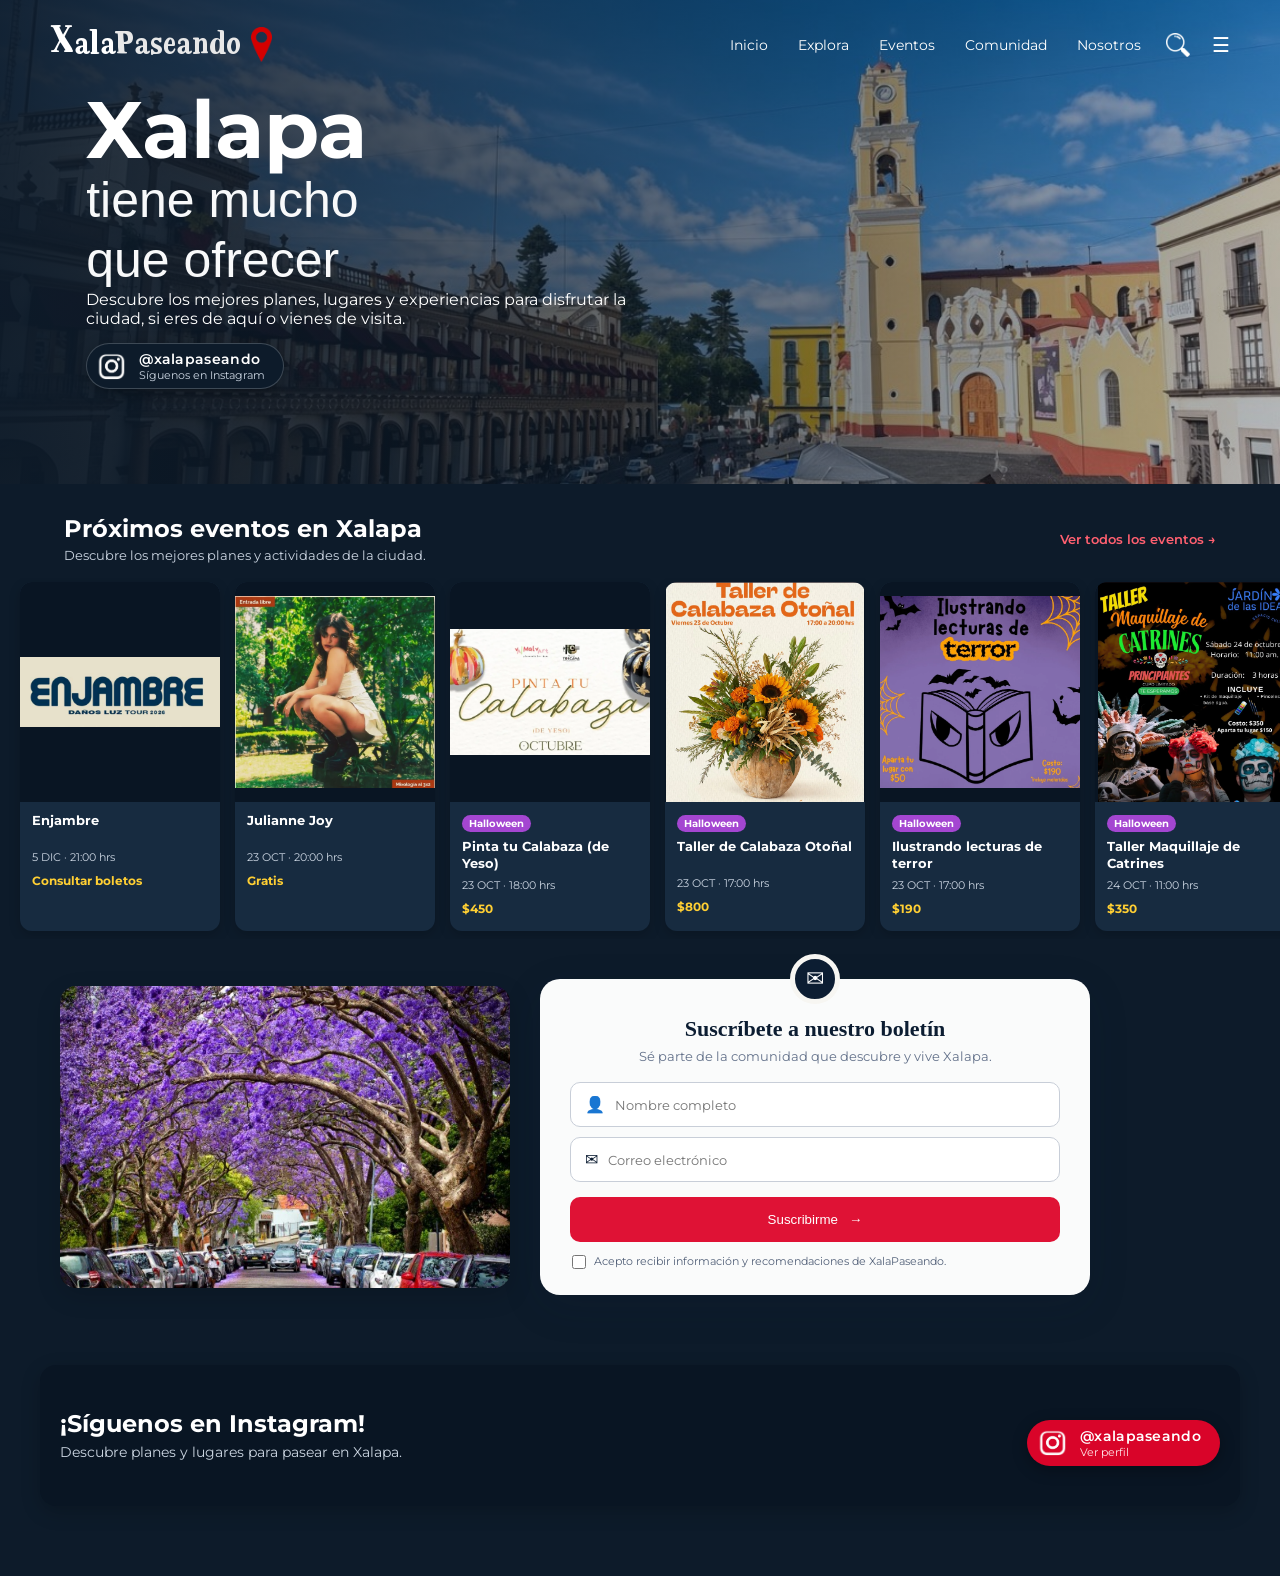
==== commit b2eb5323: "2.1.2" ====
--- a/index.html
+++ b/index.html
@@ -5,39 +5,115 @@
     <meta name="viewport" content="width=device-width, initial-scale=1.0">
     <title>XalaPaseando</title>
     
-    
     <link rel="icon" type="image/png" href="Icons/Icono.png">
-    
-    
     <link rel="stylesheet" href="style.css">
-    
-    
     <link href="https://fonts.googleapis.com/css2?family=Dancing+Script:wght@700&family=Montserrat:wght@400;600&display=swap" rel="stylesheet">
 
 <style> 
-.seccion-eventos-inicio { background: #0d1b2a; color: white; padding: 52px 0 62px; overflow: hidden; }
-.encabezado-eventos-inicio { max-width: 1200px; margin: 0 auto 26px; padding: 0 24px; display: flex; justify-content: space-between; align-items: center; gap: 20px; }
-.encabezado-eventos-inicio h2 { color: white; font-size: 28px; margin-bottom: 8px; }
-.encabezado-eventos-inicio p { color: #cbd5e1; font-size: 14px; }
-.ver-eventos-inicio { color: #ff6070; text-decoration: none; font-size: 14px; font-weight: 600; white-space: nowrap; }
+/* Banner principal pegado totalmente hasta arriba de la pantalla */
+.hero {
+    min-height: 380px !important;
+    height: auto !important;
+    margin-top: 0 !important; /* Cero margen para que suba hasta el borde superior */
+    padding: 90px 0 45px !important; /* Padding superior generoso para que el texto baje y respire del logo */
+    background-position: center center !important;
+    display: flex;
+    align-items: center;
+}
+.hero:after {
+    display: none !important;
+}
+.hero-inner {
+    width: min(1200px, 92%);
+    margin: 0 auto;
+    position: relative;
+    z-index: 2;
+    padding-left: 35px;
+}
+.hero-content {
+    max-width: 600px;
+}
+
+/* Sección de eventos más compacta y pegada */
+.seccion-eventos-inicio { background: #0d1b2a; color: white; padding: 30px 0 20px; overflow: hidden; }
+.encabezado-eventos-inicio { max-width: 1200px; margin: 0 auto 15px; padding: 0 24px; display: flex; justify-content: space-between; align-items: center; gap: 20px; }
+.encabezado-eventos-inicio h2 { color: white; font-size: 24px; margin-bottom: 4px; }
+.encabezado-eventos-inicio p { color: #cbd5e1; font-size: 13px; }
+.ver-eventos-inicio { color: #ff6070; text-decoration: none; font-size: 13px; font-weight: 600; white-space: nowrap; }
+
+/* Tarjetas de eventos más pequeñas */
 .carrusel-eventos-inicio { overflow-x: auto; width: 100%; scrollbar-width: thin; }
-.pista-eventos-inicio { display: flex; gap: 20px; width: max-content; padding: 4px 20px 12px; animation: deslizar-carteles 75s linear infinite; }
-.tarjeta-imagen-evento { display: block; flex: 0 0 250px; width: 250px; overflow: hidden; border-radius: 14px; background: #172b40; text-decoration: none; color: white; box-shadow: 0 4px 15px rgba(0,0,0,.18); }
-.tarjeta-imagen-evento img { display: block; width: 100%; height: 300px; object-fit: contain; background: #091523; }
-.info-evento-inicio { padding: 14px 15px 18px; }
-.info-evento-inicio h3 { color: white; margin: 0 0 8px; font-size: 15px; line-height: 1.35; min-height: 40px; }
-.info-evento-inicio p { color: #cbd5e1; margin: 0 0 10px; font-size: 12px; }
-.precio-inicio { color: #ffcf33; font-size: 13px; font-weight: 700; }
+.pista-eventos-inicio { display: flex; gap: 15px; width: max-content; padding: 4px 20px 8px; animation: deslizar-carteles 75s linear infinite; }
+.tarjeta-imagen-evento { display: block; flex: 0 0 200px; width: 200px; overflow: hidden; border-radius: 12px; background: #172b40; text-decoration: none; color: white; box-shadow: 0 4px 12px rgba(0,0,0,.18); }
+.tarjeta-imagen-evento img { display: block; width: 100%; height: 220px; object-fit: contain; background: #091523; }
+.info-evento-inicio { padding: 10px 12px 14px; }
+.info-evento-inicio h3 { color: white; margin: 0 0 6px; font-size: 13px; line-height: 1.3; min-height: 32px; }
+.info-evento-inicio p { color: #cbd5e1; margin: 0 0 6px; font-size: 11px; }
+.precio-inicio { color: #ffcf33; font-size: 12px; font-weight: 700; }
 .carrusel-eventos-inicio:hover .pista-eventos-inicio, .carrusel-eventos-inicio:focus-within .pista-eventos-inicio { animation-play-state: paused; }
 @keyframes deslizar-carteles { from { transform: translateX(0); } to { transform: translateX(calc(-50% - 10px)); } }
-@media(max-width:768px) { .encabezado-eventos-inicio { align-items: flex-start; flex-direction: column; } .encabezado-eventos-inicio h2 { font-size: 23px; } .tarjeta-imagen-evento { flex-basis: 220px; width: 220px; } .tarjeta-imagen-evento img { height: 260px; } .pista-eventos-inicio { animation-duration: 90s; } }
-@media(prefers-reduced-motion: reduce) { .pista-eventos-inicio { animation: none; } }
-.etiqueta-halloween-inicio { display: inline-block; background: #a446d1; color: white; font-size: 11px; font-weight: 700; border-radius: 12px; padding: 4px 9px; margin-bottom: 8px; }
+.etiqueta-halloween-inicio { display: inline-block; background: #a446d1; color: white; font-size: 10px; font-weight: 700; border-radius: 10px; padding: 2px 7px; margin-bottom: 6px; }
+
+/* Contenedor principal de la sección inferior (Imagen jaca_font a la izquierda, Boletín compacto a la derecha) */
+.seccion-inferior-layout {
+    max-width: 1200px;
+    margin: 20px auto;
+    padding: 0 20px;
+    display: flex;
+    align-items: center;
+    gap: 30px;
+}
+
+/* Imagen decorativa de la izquierda (jaca_font) */
+.imagen-lateral-jaca {
+    flex: 1;
+    max-width: 450px;
+    border-radius: 16px;
+    overflow: hidden;
+    box-shadow: 0 8px 25px rgba(0,0,0,0.15);
+}
+.imagen-lateral-jaca img {
+    width: 100%;
+    height: auto;
+    display: block;
+    object-fit: cover;
+}
+
+/* Boletín más pequeño a la derecha */
+.signup-container { 
+    flex: 1;
+    max-width: 550px;
+}
+.signup { background: rgba(255, 255, 255, .98); border-radius: 20px; padding: 25px 30px; box-shadow: 0 12px 40px rgba(16, 31, 52, .13); text-align: center; color: #13243b; position: relative; }
+.mail-icon { width: 50px; height: 50px; border-radius: 50%; background: #0c1d32; color: white; display: grid; place-items: center; font-size: 22px; margin: -50px auto 12px; border: 5px solid #f7f6f2; }
+.signup h2 { font: 700 22px/1.2 Georgia, serif; margin: 0 0 6px; color: #0c1d32; }
+.signup .sub { color: #63718a; margin: 0 0 18px; font-size: 13px; }
+.signup form { text-align: left; }
+.field { display: flex; align-items: center; gap: 10px; border: 1px solid #c8ced8; border-radius: 10px; padding: 0 14px; margin: 10px 0; background: #fff; min-height: 45px; }
+.field span { font-size: 16px; color: #0c1d32; }
+.field input { width: 100%; border: 0; outline: 0; font: inherit; font-size: 13px; color: #13243b; background: transparent; }
+.submit { width: 100%; min-height: 45px; border-radius: 10px; background: #df1235; color: #fff; margin-top: 5px; border: 0; cursor: pointer; font: 700 14px inherit; transition: background .15s; }
+.submit:hover { background: #c90e2d; }
+.consent { display: flex; align-items: flex-start; gap: 8px; color: #526078; font-size: 11px; line-height: 1.4; margin: 12px 2px 0; }
+.consent input { accent-color: #df1235; width: 14px; height: 14px; flex: none; margin-top: 1px; }
+
+/* Responsivo para celulares */
+@media(max-width: 900px) {
+    .seccion-inferior-layout {
+        flex-direction: column;
+    }
+    .imagen-lateral-jaca {
+        max-width: 100%;
+    }
+    .signup-container {
+        max-width: 100%;
+    }
+}
 </style>
 </head>
 <body>
 
-    
+    <!-- Navegación superior -->
     <nav class="navbar">
         <div class="logo">
             <span class="logo-text">
@@ -59,130 +135,150 @@
         </div>
     </nav>
 
-    
+    <!-- Banner Principal (Hero con la imagen pegada hasta arriba de la página) -->
     <header class="hero">
+        <div class="overlay"></div>
+        <div class="hero-inner">
+            <div class="hero-content">
+                <h1 class="animate-fade-up">
+                    <span class="title-main">Xalapa</span><br>
+                    <span class="title-cursive">tiene mucho<br>que ofrecer</span>
+                </h1>
+                <p class="animate-fade-up delay-1">
+                    Descubre los mejores planes, lugares y experiencias para disfrutar la ciudad, si eres de aquí o vienes de visita.
+                </p>
+                <a href="https://www.instagram.com/xalapaseando?utm_source=qr" target="_blank" class="ig-badge-container animate-fade-up delay-2">
+                    <img src="Icons/iglogo.png" alt="Instagram" class="ig-logo-img">
+                    <div class="ig-badge-texto">
+                        <strong>@xalapaseando</strong>
+                        <small>Síguenos en Instagram</small>
+                    </div>
+                </a>
+            </div>
+        </div>
+    </header>
+
+    <!-- Sección de Próximos Eventos -->
+    <section class="seccion-eventos-inicio">
+        <div class="encabezado-eventos-inicio">
+            <div>
+                <h2>Próximos eventos en Xalapa</h2>
+                <p>Descubre los mejores planes y actividades de la ciudad.</p>
+            </div>
+            <a href="eventos.html" class="ver-eventos-inicio">
+                Ver todos los eventos →
+            </a>
+        </div>
+
+        <div class="carrusel-eventos-inicio">
+            <div class="pista-eventos-inicio" id="eventos-inicio"></div>
+        </div>
+    </section>
+
+    <!-- Sección Inferior: Imagen jaca_font a la izquierda y Boletín compacto a la derecha -->
+    <div class="seccion-inferior-layout">
         
-        <div class="overlay"></div>
-        
-        <div class="hero-content">
-            <h1 class="animate-fade-up">
-                <span class="title-main">Xalapa</span><br>
-                <span class="title-cursive">tiene mucho<br>que ofrecer</span>
-            </h1>
-            <p class="animate-fade-up delay-1">
-                Descubre los mejores planes, lugares y experiencias para disfrutar la ciudad, si eres de aquí o vienes de visita.
-            </p>
-            <a href="https://www.instagram.com/xalapaseando?utm_source=qr" target="_blank" class="ig-badge-container animate-fade-up delay-2">
-                <img src="Icons/iglogo.png" alt="Instagram" class="ig-logo-img">
-                <div class="ig-badge-texto">
-                    <strong>@xalapaseando</strong>
-                    <small>Síguenos en Instagram</small>
+        <!-- Imagen lateral izquierda -->
+        <div class="imagen-lateral-jaca">
+            <img src="Icons/jaca_font.png" alt="Jacarandas y Xalapa" loading="lazy">
+        </div>
+
+        <!-- Boletín de suscripción más pequeño a la derecha -->
+        <div class="signup-container">
+            <section class="signup" id="suscripcion">
+                <div class="mail-icon" aria-hidden="true">✉</div>
+                <h2>Suscríbete a nuestro boletín</h2>
+                <p class="sub">Sé parte de la comunidad que descubre y vive Xalapa.</p>
+                <form id="signupForm" action="https://formspree.io/f/mdegawyv" method="POST">
+                    <label class="field"><span aria-hidden="true">👤</span>
+                        <input type="text" name="nombre" placeholder="Nombre completo" autocomplete="name" required>
+                    </label>
+                    <label class="field"><span aria-hidden="true">✉</span>
+                        <input type="email" name="email" placeholder="Correo electrónico" autocomplete="email" required>
+                    </label>
+                    <button class="submit" type="submit">Suscribirme&nbsp;&nbsp; →</button>
+                    <label class="consent">
+                        <input type="checkbox" name="consentimiento" required>
+                        <span>Acepto recibir información y recomendaciones de XalaPaseando.</span>
+                    </label>
+                </form>
+            </section>
+        </div>
+
+    </div>
+
+    <!-- Bloque inferior de Instagram -->
+    <div style="background-color: #0d1b2a; padding: 10px 20px 30px;">
+        <div style="max-width: 1200px; margin: 0 auto;">
+            <div class="instagram-footer-seccion">
+                <div class="instagram-footer-info">
+                    <h3>¡Síguenos en Instagram!</h3>
+                    <p>Descubre planes y lugares para pasear en Xalapa.</p>
                 </div>
-            </a>
-        
-        </div>
-
-        
-       
-    </header>
-    
-
-
-<section class="seccion-eventos-inicio">
-
-    <div class="encabezado-eventos-inicio">
-        <div>
-            <h2>Próximos eventos en Xalapa</h2>
-            <p>Descubre los mejores planes y actividades de la ciudad.</p>
-        </div>
-
-        <a href="eventos.html" class="ver-eventos-inicio">
-            Ver todos los eventos →
-        </a>
+                <a href="https://www.instagram.com/xalapaseando?utm_source=qr" target="_blank" class="ig-badge-container" style="background: #d90429; border-color: transparent;">
+                    <img src="Icons/iglogo.png" alt="Instagram" class="ig-logo-img">
+                    <div class="ig-badge-texto">
+                        <strong style="color: white;">@xalapaseando</strong>
+                        <small style="color: #ffe6e8;">Ver perfil</small>
+                    </div>
+                </a>
+            </div>
+        </div>
     </div>
 
-    <div class="carrusel-eventos-inicio">
-        <div class="pista-eventos-inicio" id="eventos-inicio">
-            
-        </div>
-    </div>
-
-    <div style="max-width: 1200px; margin: 0 auto; padding: 0 20px;">
-    <div class="instagram-footer-seccion">
-        <div class="instagram-footer-info">
-            <h3>¡Síguenos en Instagram!</h3>
-            <p>Descubre planes y lugares para pasear en Xalapa.</p>
-        </div>
-        <a href="https://www.instagram.com/xalapaseando?utm_source=qr" target="_blank" class="ig-badge-container" style="background: #d90429; border-color: transparent;">
-            <img src="Icons/iglogo.png" alt="Instagram" class="ig-logo-img">
-            <div class="ig-badge-texto">
-                <strong style="color: white;">@xalapaseando</strong>
-                <small style="color: #ffe6e8;">Ver perfil</small>
-            </div>
-        </a>
-    </div>
-</div>
-
-</section>
-
-
-<script src="datos-eventos.js"></script>
-
-<script>document.addEventListener("DOMContentLoaded", () => {
-    const contenedor = document.getElementById("eventos-inicio");
-    if (!contenedor) return;
-    if (typeof eventosXalapa === "undefined" || !Array.isArray(eventosXalapa)) {
-        contenedor.textContent = "No se pudo cargar datos-eventos.js. Revisa que esté en la misma carpeta que index.html.";
-        console.error("Falta datos-eventos.js o el arreglo eventosXalapa.");
-        return;
-    }
-
-    contenedor.replaceChildren();
-
-    function crearTarjeta(evento, esDuplicado = false) {
-        const enlace = document.createElement("a");
-        enlace.className = "tarjeta-imagen-evento";
-        enlace.href = "evento-detalle.html?id=" + encodeURIComponent(evento.id);
-        if (esDuplicado) {
-            enlace.setAttribute("aria-hidden", "true");
-            enlace.tabIndex = -1;
+    <!-- Scripts necesarios -->
+    <script src="datos-eventos.js"></script>
+    <script>
+    document.addEventListener("DOMContentLoaded", () => {
+        const contenedor = document.getElementById("eventos-inicio");
+        if (!contenedor) return;
+        if (typeof eventosXalapa === "undefined" || !Array.isArray(eventosXalapa)) return;
+
+        contenedor.replaceChildren();
+
+        function crearTarjeta(evento, esDuplicado = false) {
+            const enlace = document.createElement("a");
+            enlace.className = "tarjeta-imagen-evento";
+            enlace.href = "evento-detalle.html?id=" + encodeURIComponent(evento.id);
+            if (esDuplicado) {
+                enlace.setAttribute("aria-hidden", "true");
+                enlace.tabIndex = -1;
+            }
+
+            const imagen = document.createElement("img");
+            imagen.src = evento.imagen;
+            imagen.alt = "Cartel de " + evento.nombre;
+            imagen.loading = "lazy";
+
+            const info = document.createElement("div");
+            info.className = "info-evento-inicio";
+            const titulo = document.createElement("h3");
+            titulo.textContent = evento.nombre;
+            const fecha = document.createElement("p");
+            fecha.textContent = evento.dia + " " + evento.mes + " · " + evento.hora + " hrs";
+            const precio = document.createElement("span");
+            precio.className = "precio-inicio";
+            precio.textContent = evento.precio;
+            if (evento.etiquetas?.includes("Halloween")) {
+                const etiqueta = document.createElement("span");
+                etiqueta.className = "etiqueta-halloween-inicio";
+                etiqueta.textContent = "Halloween";
+                info.appendChild(etiqueta);
+            }
+            info.append(titulo, fecha, precio);
+            enlace.append(imagen, info);
+            return enlace;
         }
 
-        const imagen = document.createElement("img");
-        imagen.src = evento.imagen;
-        imagen.alt = "Cartel de " + evento.nombre;
-        imagen.loading = "lazy";
-
-        const info = document.createElement("div");
-        info.className = "info-evento-inicio";
-        const titulo = document.createElement("h3");
-        titulo.textContent = evento.nombre;
-        const fecha = document.createElement("p");
-        fecha.textContent = evento.dia + " " + evento.mes + " · " + evento.hora + " hrs";
-        const precio = document.createElement("span");
-        precio.className = "precio-inicio";
-        precio.textContent = evento.precio;
-        if (evento.etiquetas?.includes("Halloween")) {
-            const etiqueta = document.createElement("span");
-            etiqueta.className = "etiqueta-halloween-inicio";
-            etiqueta.textContent = "Halloween";
-            info.appendChild(etiqueta);
+        eventosXalapa.forEach(evento => contenedor.appendChild(crearTarjeta(evento)));
+         
+        if (eventosXalapa.length > 1) {
+            eventosXalapa.forEach(evento => contenedor.appendChild(crearTarjeta(evento, true)));
+        } else {
+            contenedor.style.animation = "none";
         }
-        info.append(titulo, fecha, precio);
-        enlace.append(imagen, info);
-        return enlace;
-    }
-
-    eventosXalapa.forEach(evento => contenedor.appendChild(crearTarjeta(evento)));
-     
-    if (eventosXalapa.length > 1) {
-        eventosXalapa.forEach(evento => contenedor.appendChild(crearTarjeta(evento, true)));
-    } else {
-        contenedor.style.animation = "none";
-    }
-});
-</script>
-<script src="navegacion.js"></script>
-
+    });
+    </script>
+    <script src="navegacion.js"></script>
 </body>
 </html>
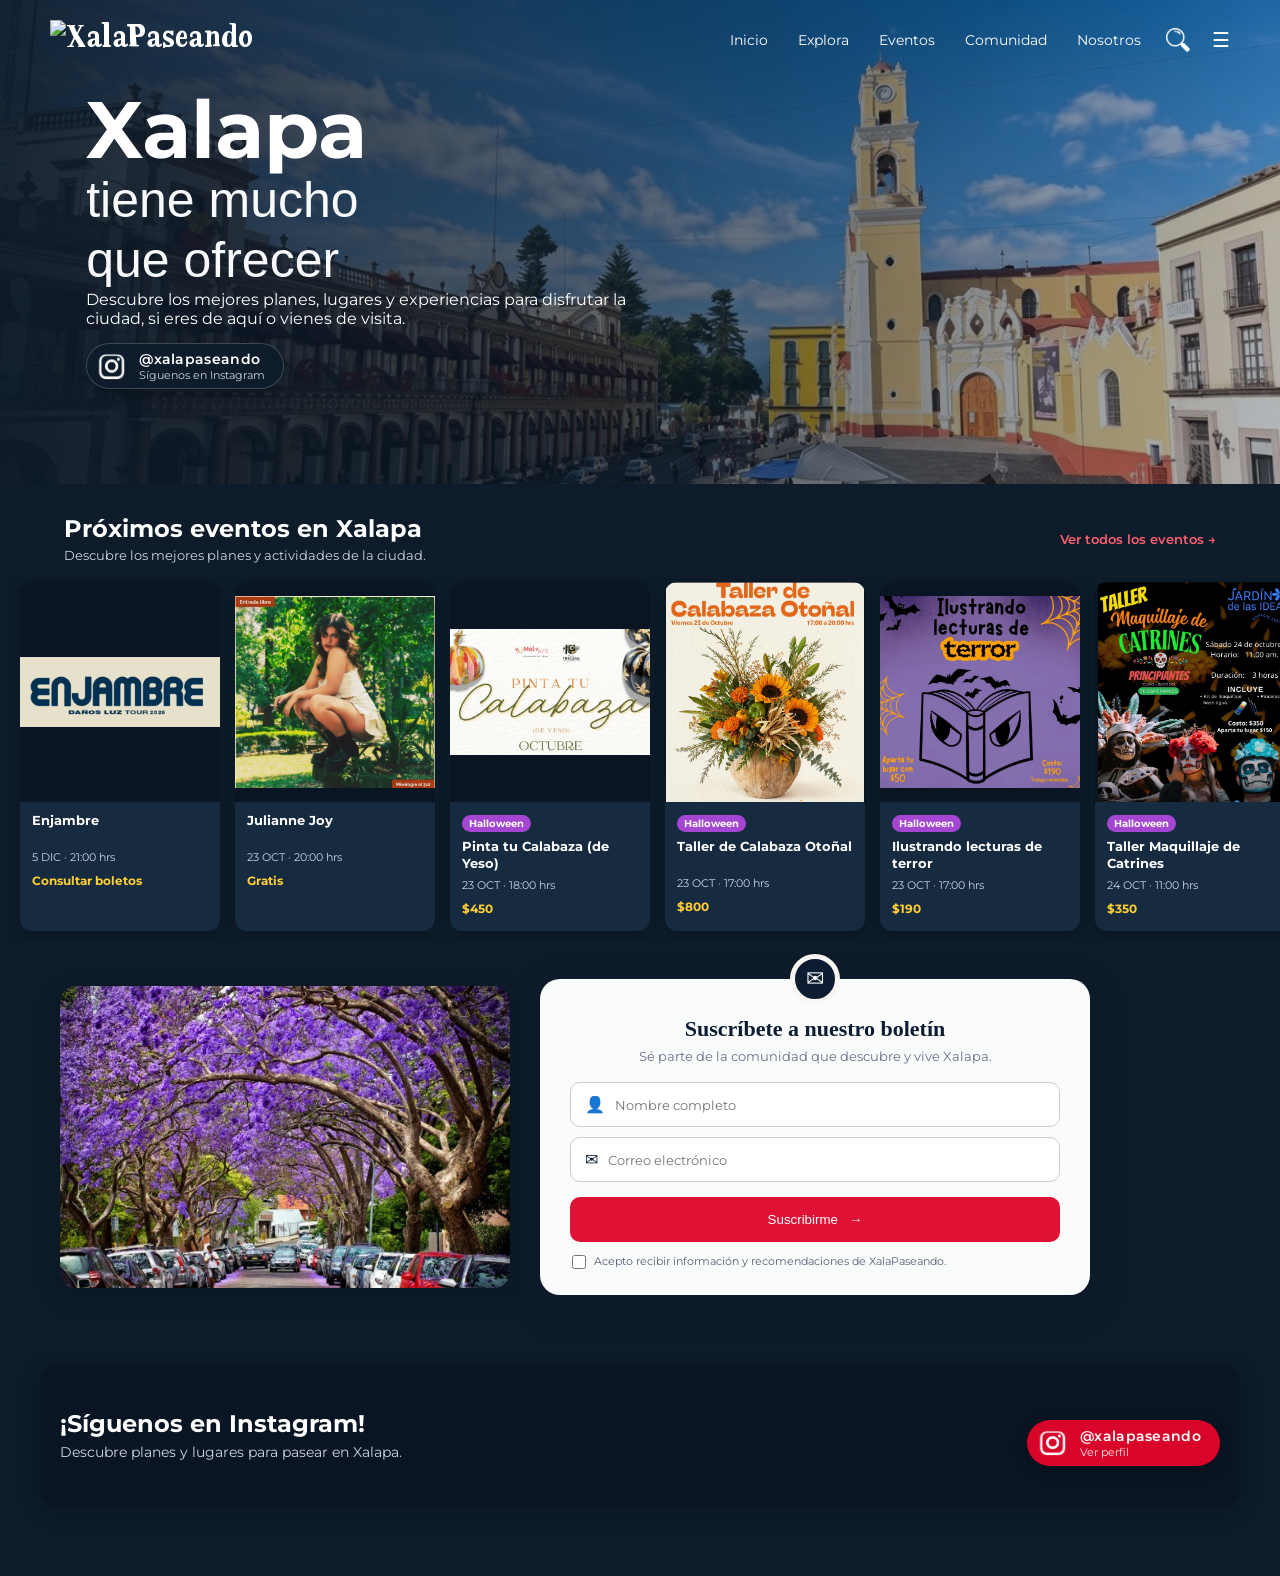
==== commit 9721c9e6: "2.1.1 Logo" ====
--- a/index.html
+++ b/index.html
@@ -116,10 +116,7 @@
     <!-- Navegación superior -->
     <nav class="navbar">
         <div class="logo">
-            <span class="logo-text">
-                <span class="logo-x">X</span>ala<span class="logo-paseando">Paseando</span>
-            </span>
-            <img src="Icons/Icono_Ubi.png" alt="Logotipo de XalaPaseando" class="logo-img">
+            <img src="Icons/logoX.png" alt="XalaPaseando" class="logo-img logo-nuevo">
         </div> 
 
         <ul class="nav-links">
--- a/style.css
+++ b/style.css
@@ -1725,4 +1725,25 @@
         align-items: flex-start;
         padding: 30px 20px;
     }
-}+}
+
+/* Logo de imagen XalaPaseando */
+.navbar .logo .logo-nuevo {
+    width: 220px;
+    height: auto;
+    max-height: 64px;
+    object-fit: contain;
+    display: block;
+}
+@media (max-width: 768px) {
+    .navbar .logo .logo-nuevo {
+        width: 160px;
+        max-height: 48px;
+    }
+}
+@media (max-width: 380px) {
+    .navbar .logo .logo-nuevo {
+        width: 125px;
+        max-height: 40px;
+    }
+}
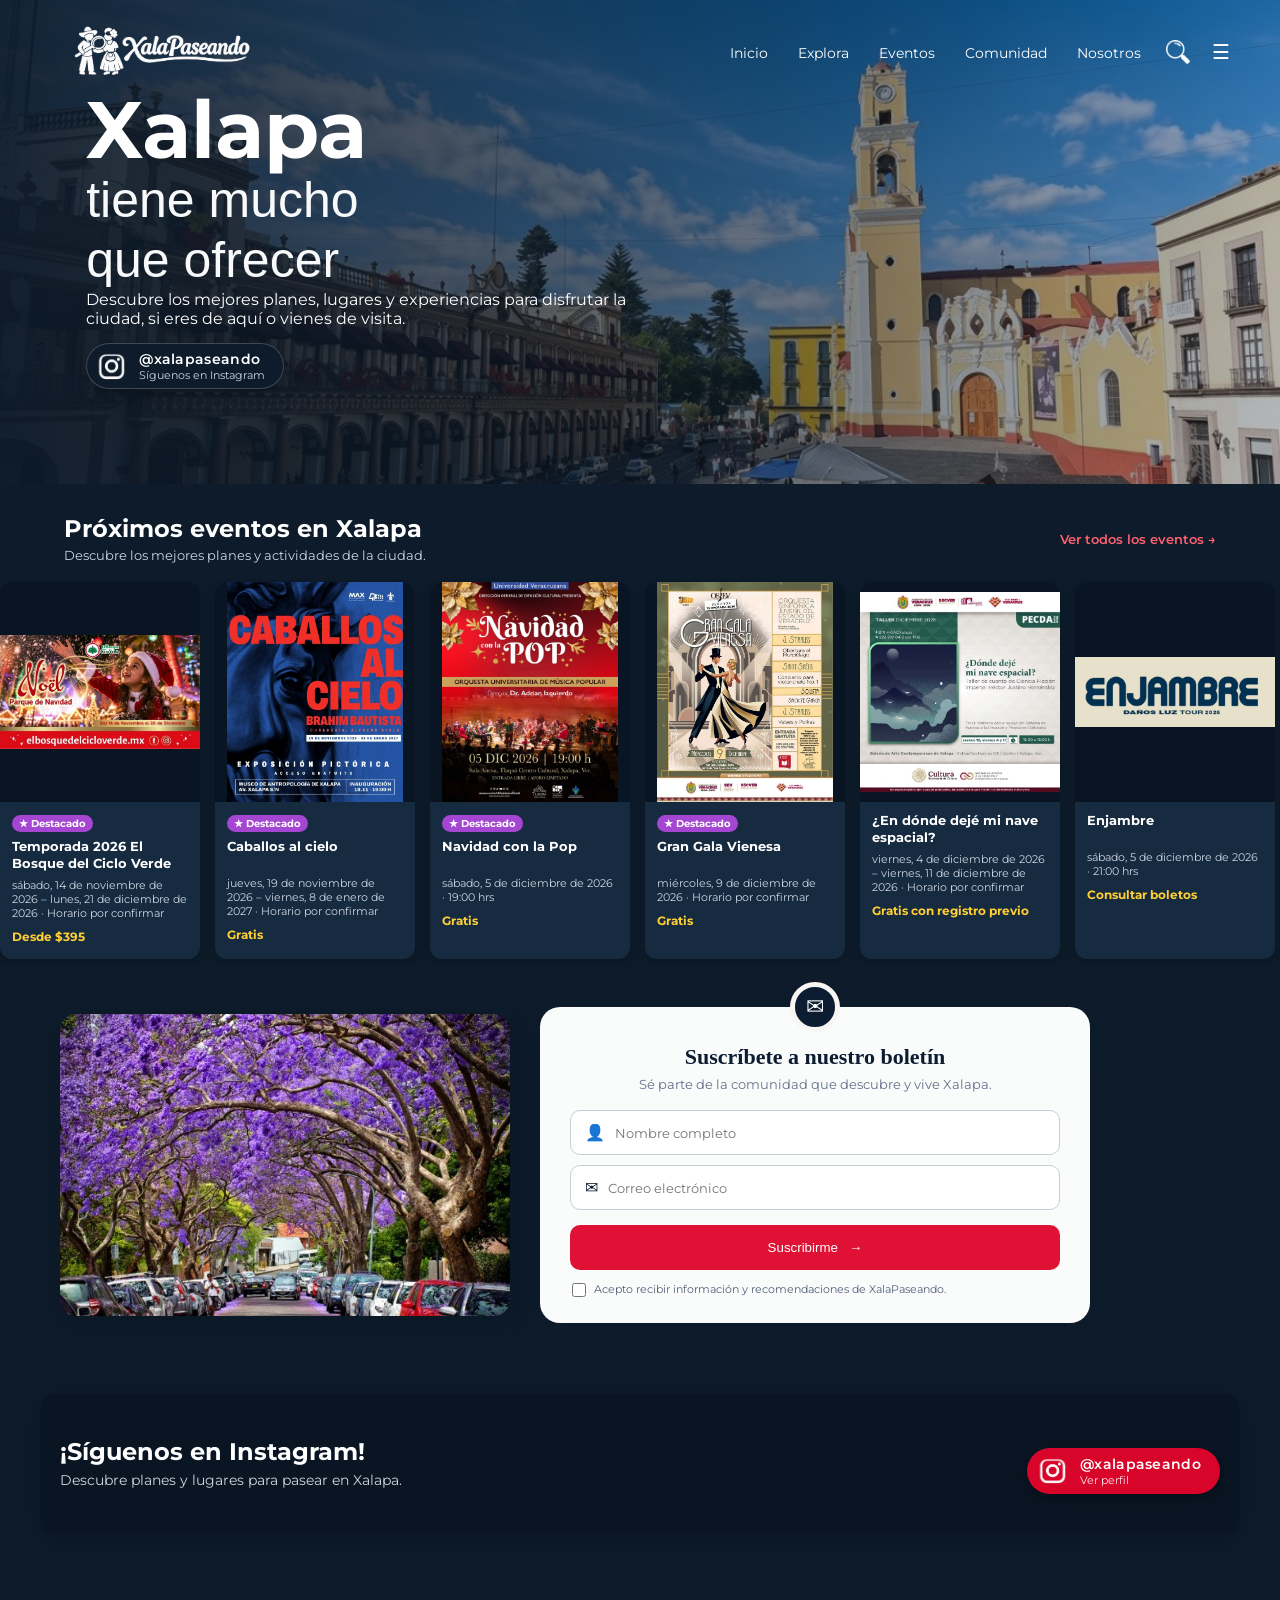
==== commit ca4fc8dd: "2.1.2 Logo 1.2 Eventos" ====
--- a/index.html
+++ b/index.html
@@ -42,8 +42,8 @@
 .ver-eventos-inicio { color: #ff6070; text-decoration: none; font-size: 13px; font-weight: 600; white-space: nowrap; }
 
 /* Tarjetas de eventos más pequeñas */
-.carrusel-eventos-inicio { overflow-x: auto; width: 100%; scrollbar-width: thin; }
-.pista-eventos-inicio { display: flex; gap: 15px; width: max-content; padding: 4px 20px 8px; animation: deslizar-carteles 75s linear infinite; }
+.carrusel-eventos-inicio { overflow: hidden; width: 100%; max-width: 100vw; }
+.pista-eventos-inicio { display: flex; gap: 0; width: max-content; max-width: none; padding: 4px 0 8px; animation: deslizar-carteles var(--duracion, 75s) linear infinite; }
 .tarjeta-imagen-evento { display: block; flex: 0 0 200px; width: 200px; overflow: hidden; border-radius: 12px; background: #172b40; text-decoration: none; color: white; box-shadow: 0 4px 12px rgba(0,0,0,.18); }
 .tarjeta-imagen-evento img { display: block; width: 100%; height: 220px; object-fit: contain; background: #091523; }
 .info-evento-inicio { padding: 10px 12px 14px; }
@@ -51,7 +51,15 @@
 .info-evento-inicio p { color: #cbd5e1; margin: 0 0 6px; font-size: 11px; }
 .precio-inicio { color: #ffcf33; font-size: 12px; font-weight: 700; }
 .carrusel-eventos-inicio:hover .pista-eventos-inicio, .carrusel-eventos-inicio:focus-within .pista-eventos-inicio { animation-play-state: paused; }
-@keyframes deslizar-carteles { from { transform: translateX(0); } to { transform: translateX(calc(-50% - 10px)); } }
+@keyframes deslizar-carteles { from { transform: translateX(0); } to { transform: translateX(-50%); } }
+.grupo-carrusel { display: flex; flex: none; gap: 15px; padding-right: 15px; }
+html, body { max-width: 100%; overflow-x: hidden; }
+@media (prefers-reduced-motion: reduce) {
+  .pista-eventos-inicio { animation: none; }
+  .carrusel-eventos-inicio { overflow-x: auto; }
+  .grupo-carrusel[aria-hidden="true"] { display: none; }
+}
+@media (max-width: 600px) { .encabezado-eventos-inicio { flex-wrap: wrap; gap: 8px; } }
 .etiqueta-halloween-inicio { display: inline-block; background: #a446d1; color: white; font-size: 10px; font-weight: 700; border-radius: 10px; padding: 2px 7px; margin-bottom: 6px; }
 
 /* Contenedor principal de la sección inferior (Imagen jaca_font a la izquierda, Boletín compacto a la derecha) */
@@ -155,6 +163,7 @@
         </div>
     </header>
 
+
     <!-- Sección de Próximos Eventos -->
     <section class="seccion-eventos-inicio">
         <div class="encabezado-eventos-inicio">
@@ -171,6 +180,7 @@
             <div class="pista-eventos-inicio" id="eventos-inicio"></div>
         </div>
     </section>
+
 
     <!-- Sección Inferior: Imagen jaca_font a la izquierda y Boletín compacto a la derecha -->
     <div class="seccion-inferior-layout">
@@ -245,21 +255,21 @@
             const imagen = document.createElement("img");
             imagen.src = evento.imagen;
             imagen.alt = "Cartel de " + evento.nombre;
-            imagen.loading = "lazy";
+            imagen.loading = "eager";
 
             const info = document.createElement("div");
             info.className = "info-evento-inicio";
             const titulo = document.createElement("h3");
             titulo.textContent = evento.nombre;
             const fecha = document.createElement("p");
-            fecha.textContent = evento.dia + " " + evento.mes + " · " + evento.hora + " hrs";
+            fecha.textContent = fechaVisible(evento) + " · " + horarioEvento(evento);
             const precio = document.createElement("span");
             precio.className = "precio-inicio";
             precio.textContent = evento.precio;
-            if (evento.etiquetas?.includes("Halloween")) {
+            if (evento.destacado || evento.etiquetas?.includes("Halloween")) {
                 const etiqueta = document.createElement("span");
                 etiqueta.className = "etiqueta-halloween-inicio";
-                etiqueta.textContent = "Halloween";
+                etiqueta.textContent = evento.destacado ? "★ Destacado" : "Halloween";
                 info.appendChild(etiqueta);
             }
             info.append(titulo, fecha, precio);
@@ -267,13 +277,36 @@
             return enlace;
         }
 
-        eventosXalapa.forEach(evento => contenedor.appendChild(crearTarjeta(evento)));
-         
-        if (eventosXalapa.length > 1) {
-            eventosXalapa.forEach(evento => contenedor.appendChild(crearTarjeta(evento, true)));
-        } else {
+        const vigentes = proximosEventos();
+        const eventos = [...vigentes.filter(e => e.destacado), ...vigentes.filter(e => !e.destacado)].slice(0, 10);
+        if (!eventos.length) {
+            contenedor.textContent = "No hay próximos eventos disponibles.";
             contenedor.style.animation = "none";
+            return;
         }
+        const grupo = document.createElement("div");
+        grupo.className = "grupo-carrusel";
+        const copia = document.createElement("div");
+        copia.className = "grupo-carrusel";
+        copia.setAttribute("aria-hidden", "true");
+        const ajustar = () => {
+            grupo.replaceChildren(); copia.replaceChildren();
+            const ancho = contenedor.parentElement.clientWidth;
+            const repeticiones = Math.max(1, Math.ceil(ancho / (eventos.length * 215)));
+            for (let i = 0; i < repeticiones; i++) {
+                eventos.forEach(e => {
+                    grupo.appendChild(crearTarjeta(e, i > 0));
+                    copia.appendChild(crearTarjeta(e, true));
+                });
+            }
+            contenedor.style.setProperty("--duracion", (grupo.scrollWidth / 28) + "s");
+        };
+        contenedor.append(grupo, copia);
+        ajustar();
+        let anchoAnterior = window.innerWidth;
+        window.addEventListener("resize", () => {
+            if (window.innerWidth !== anchoAnterior) { anchoAnterior = window.innerWidth; ajustar(); }
+        });
     });
     </script>
     <script src="navegacion.js"></script>
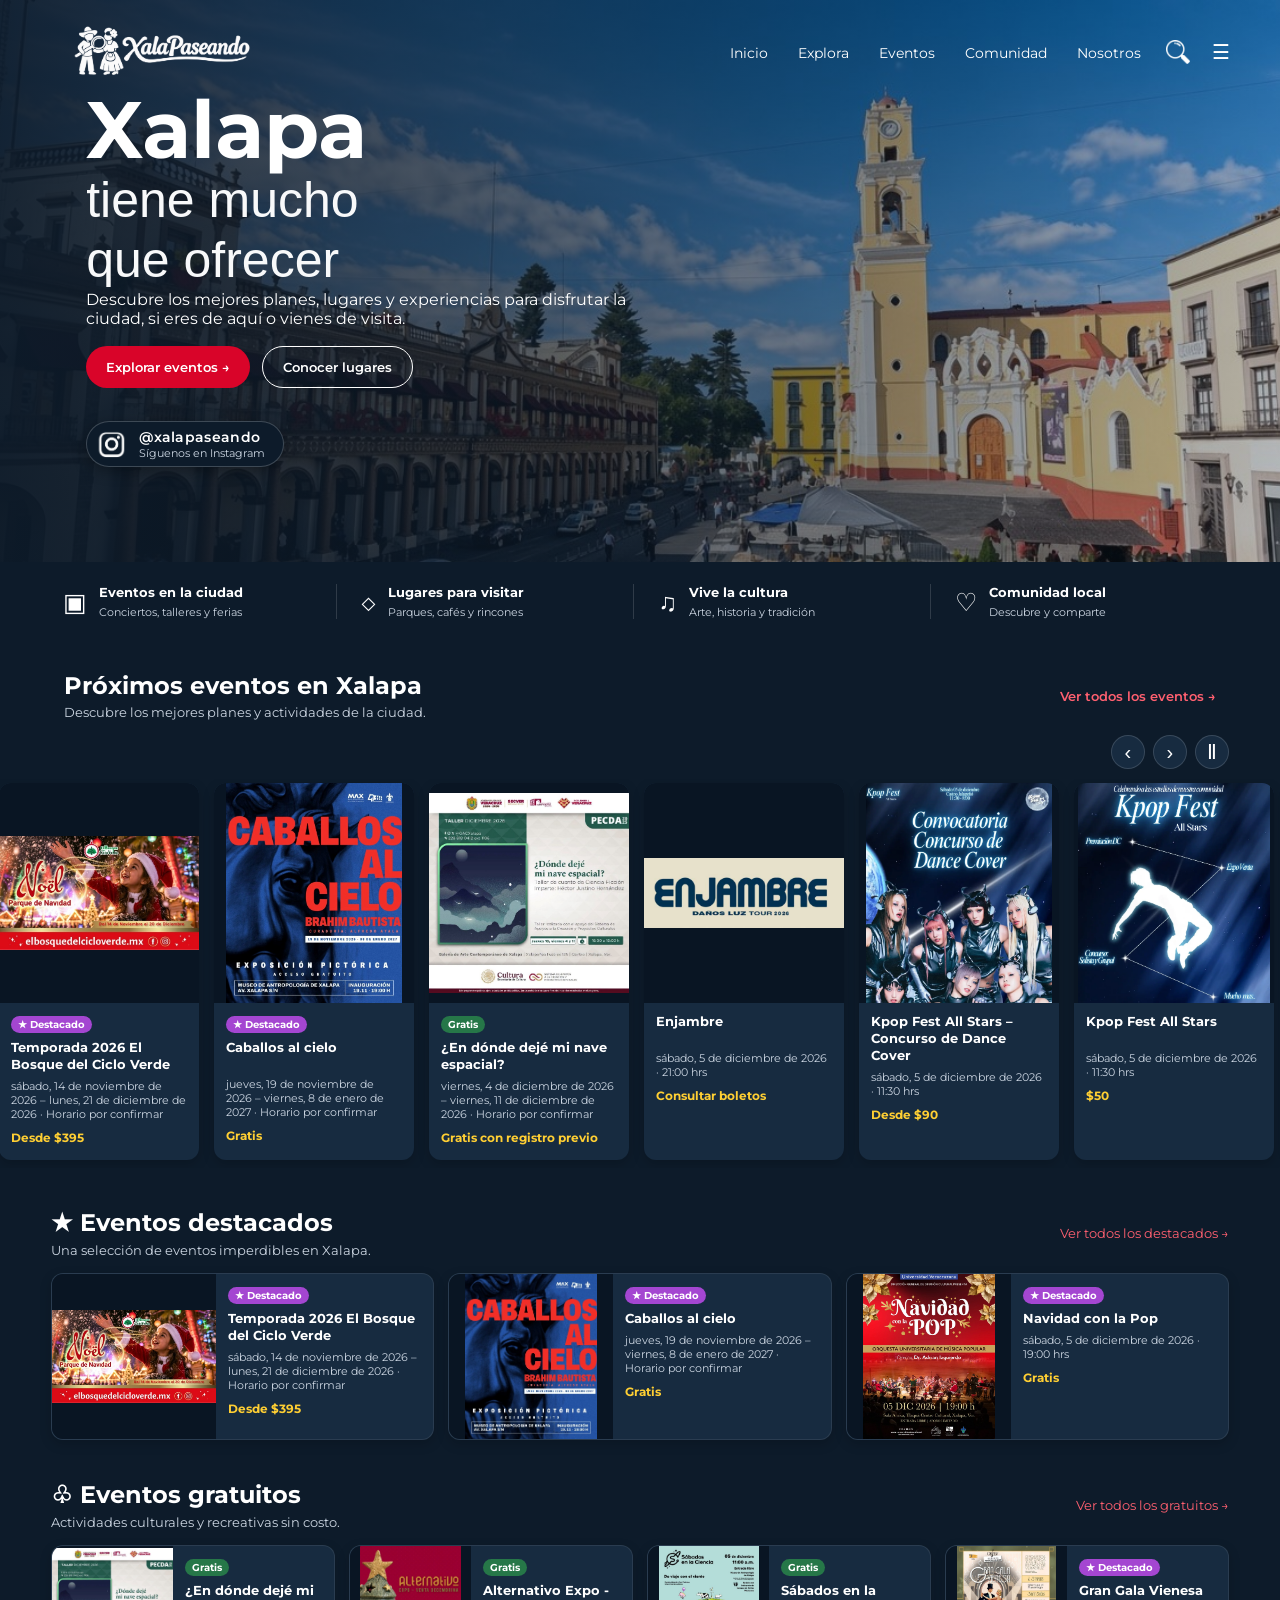
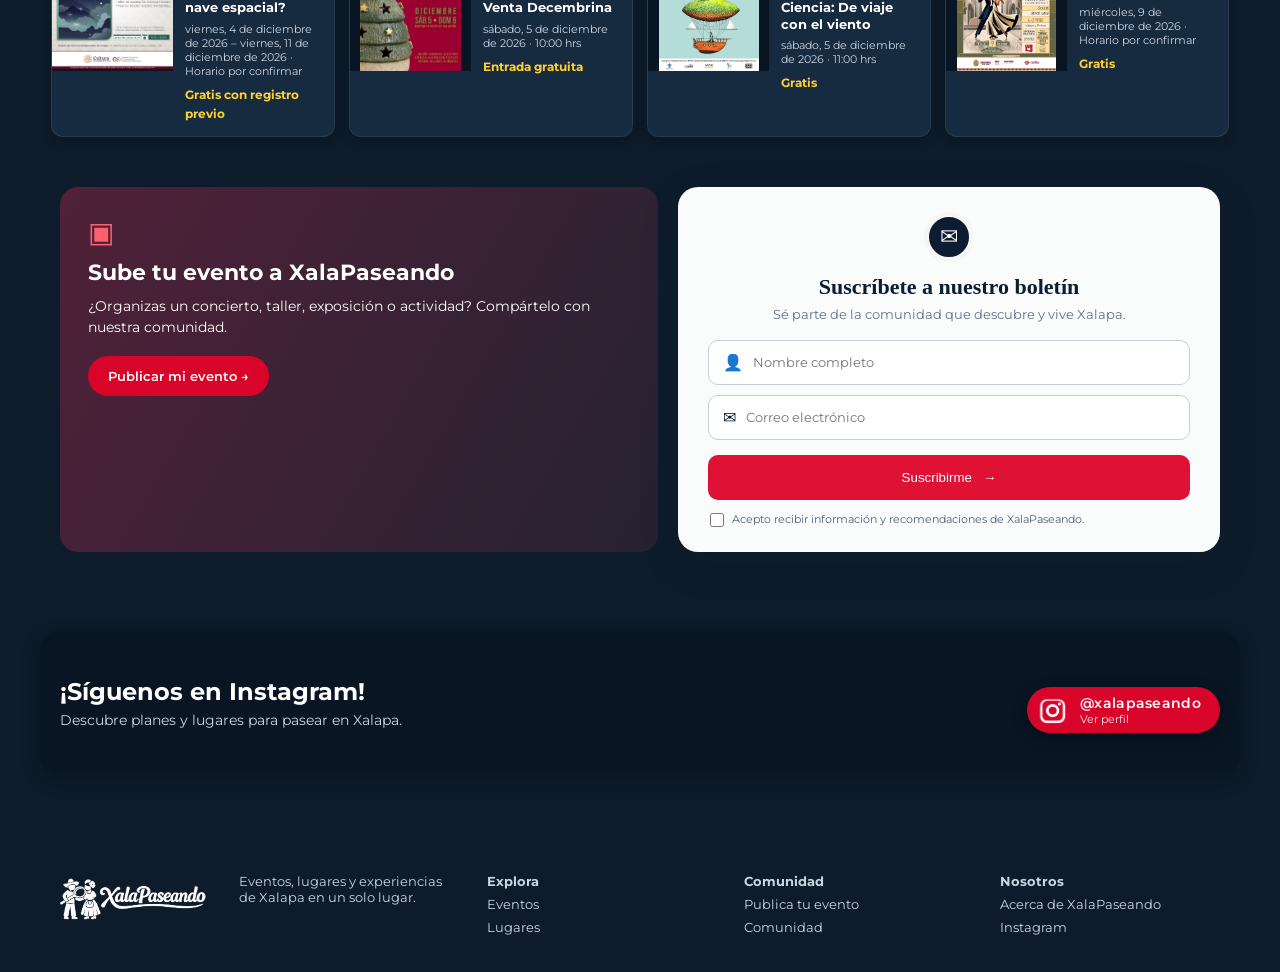
==== commit c1fe4baa: "2.1.3 Mas eventos en inicio" ====
--- a/index.html
+++ b/index.html
@@ -118,6 +118,7 @@
     }
 }
 </style>
+<link rel="stylesheet" href="inicio-nuevo.css">
 </head>
 <body>
 
@@ -152,6 +153,7 @@
                 <p class="animate-fade-up delay-1">
                     Descubre los mejores planes, lugares y experiencias para disfrutar la ciudad, si eres de aquí o vienes de visita.
                 </p>
+                <div class="inicio-acciones"><a class="inicio-btn" href="eventos.html">Explorar eventos →</a><a class="inicio-btn secundario" href="explora.html">Conocer lugares</a></div>
                 <a href="https://www.instagram.com/xalapaseando?utm_source=qr" target="_blank" class="ig-badge-container animate-fade-up delay-2">
                     <img src="Icons/iglogo.png" alt="Instagram" class="ig-logo-img">
                     <div class="ig-badge-texto">
@@ -164,6 +166,7 @@
     </header>
 
 
+    <div class="inicio-beneficios"><a href="eventos.html">▣ <span><b>Eventos en la ciudad</b><small>Conciertos, talleres y ferias</small></span></a><a href="explora.html">◇ <span><b>Lugares para visitar</b><small>Parques, cafés y rincones</small></span></a><a href="explora.html">♫ <span><b>Vive la cultura</b><small>Arte, historia y tradición</small></span></a><a href="comunidad.html">♡ <span><b>Comunidad local</b><small>Descubre y comparte</small></span></a></div>
     <!-- Sección de Próximos Eventos -->
     <section class="seccion-eventos-inicio">
         <div class="encabezado-eventos-inicio">
@@ -176,20 +179,21 @@
             </a>
         </div>
 
-        <div class="carrusel-eventos-inicio">
+        <div class="inicio-controles"><button type="button" id="carr-prev" aria-label="Eventos anteriores">‹</button><button type="button" id="carr-next" aria-label="Eventos siguientes">›</button><button type="button" id="carr-pausa" aria-label="Pausar carrusel">Ⅱ</button></div>
+        <div class="carrusel-eventos-inicio" tabindex="0" aria-label="Carrusel de próximos eventos">
             <div class="pista-eventos-inicio" id="eventos-inicio"></div>
         </div>
     </section>
 
 
+    <section class="inicio-bloque"><div class="inicio-titulo"><div><h2>★ Eventos destacados</h2><p>Una selección de eventos imperdibles en Xalapa.</p></div><a href="eventos.html?filtro=destacados">Ver todos los destacados →</a></div><div id="inicio-destacados" class="inicio-grid destacados"></div></section>
+    <section class="inicio-bloque"><div class="inicio-titulo"><div><h2>♧ Eventos gratuitos</h2><p>Actividades culturales y recreativas sin costo.</p></div><a href="eventos.html?filtro=gratis">Ver todos los gratuitos →</a></div><div id="inicio-gratis" class="inicio-grid gratuitos"></div></section>
     <!-- Sección Inferior: Imagen jaca_font a la izquierda y Boletín compacto a la derecha -->
     <div class="seccion-inferior-layout">
         
         <!-- Imagen lateral izquierda -->
-        <div class="imagen-lateral-jaca">
-            <img src="Icons/jaca_font.png" alt="Jacarandas y Xalapa" loading="lazy">
-        </div>
-
+        <section class="inicio-publicar" id="publicar"><span class="publicar-icono" aria-hidden="true">▣</span><h2>Sube tu evento a XalaPaseando</h2><p>¿Organizas un concierto, taller, exposición o actividad? Compártelo con nuestra comunidad.</p><button class="inicio-btn" id="abrir-publicar" type="button">Publicar mi evento →</button></section>
+        <dialog id="dialog-publicar"><form id="form-publicar" action="https://formspree.io/f/mdegawyv" method="POST"><h2>Comparte tu evento</h2><p>Envía los datos a nuestro equipo para su revisión antes de publicarlos.</p><input type="hidden" name="_subject" value="XalaPaseando: nueva propuesta de evento"><input type="hidden" name="tipo_solicitud" value="Propuesta de evento"><label>Nombre del evento<input name="evento" maxlength="150" required></label><label>Fecha<input name="fecha" type="date" required></label><label>Lugar<input name="lugar" maxlength="250" required></label><label>Horario y costo<input name="horario" maxlength="150" required></label><label>Descripción<textarea name="descripcion" maxlength="3000" required></textarea></label><label>Correo de contacto<input name="email" type="email" autocomplete="email" required></label><label>Enlace al cartel (opcional)<input name="cartel_url" type="url" placeholder="https://..."></label><small>Comparte un enlace accesible al cartel, por ejemplo de Google Drive.</small><label><input type="checkbox" name="consentimiento" value="Acepto" required style="display:inline;width:auto;margin-right:8px"> Acepto que el equipo revise los datos y me contacte sobre este evento.</label><button class="inicio-btn" type="submit">Enviar evento</button><button type="button" id="cerrar-publicar">Cerrar</button><p id="publicar-estado" role="status" aria-live="polite"></p></form></dialog>
         <!-- Boletín de suscripción más pequeño a la derecha -->
         <div class="signup-container">
             <section class="signup" id="suscripcion">
@@ -197,7 +201,7 @@
                 <h2>Suscríbete a nuestro boletín</h2>
                 <p class="sub">Sé parte de la comunidad que descubre y vive Xalapa.</p>
                 <form id="signupForm" action="https://formspree.io/f/mdegawyv" method="POST">
-                    <label class="field"><span aria-hidden="true">👤</span>
+                    <input type="hidden" name="tipo_solicitud" value="Suscripción al boletín"><input type="hidden" name="_subject" value="XalaPaseando: nueva suscripción"><label class="field"><span aria-hidden="true">👤</span>
                         <input type="text" name="nombre" placeholder="Nombre completo" autocomplete="name" required>
                     </label>
                     <label class="field"><span aria-hidden="true">✉</span>
@@ -233,82 +237,6 @@
         </div>
     </div>
 
-    <!-- Scripts necesarios -->
-    <script src="datos-eventos.js"></script>
-    <script>
-    document.addEventListener("DOMContentLoaded", () => {
-        const contenedor = document.getElementById("eventos-inicio");
-        if (!contenedor) return;
-        if (typeof eventosXalapa === "undefined" || !Array.isArray(eventosXalapa)) return;
-
-        contenedor.replaceChildren();
-
-        function crearTarjeta(evento, esDuplicado = false) {
-            const enlace = document.createElement("a");
-            enlace.className = "tarjeta-imagen-evento";
-            enlace.href = "evento-detalle.html?id=" + encodeURIComponent(evento.id);
-            if (esDuplicado) {
-                enlace.setAttribute("aria-hidden", "true");
-                enlace.tabIndex = -1;
-            }
-
-            const imagen = document.createElement("img");
-            imagen.src = evento.imagen;
-            imagen.alt = "Cartel de " + evento.nombre;
-            imagen.loading = "eager";
-
-            const info = document.createElement("div");
-            info.className = "info-evento-inicio";
-            const titulo = document.createElement("h3");
-            titulo.textContent = evento.nombre;
-            const fecha = document.createElement("p");
-            fecha.textContent = fechaVisible(evento) + " · " + horarioEvento(evento);
-            const precio = document.createElement("span");
-            precio.className = "precio-inicio";
-            precio.textContent = evento.precio;
-            if (evento.destacado || evento.etiquetas?.includes("Halloween")) {
-                const etiqueta = document.createElement("span");
-                etiqueta.className = "etiqueta-halloween-inicio";
-                etiqueta.textContent = evento.destacado ? "★ Destacado" : "Halloween";
-                info.appendChild(etiqueta);
-            }
-            info.append(titulo, fecha, precio);
-            enlace.append(imagen, info);
-            return enlace;
-        }
-
-        const vigentes = proximosEventos();
-        const eventos = [...vigentes.filter(e => e.destacado), ...vigentes.filter(e => !e.destacado)].slice(0, 10);
-        if (!eventos.length) {
-            contenedor.textContent = "No hay próximos eventos disponibles.";
-            contenedor.style.animation = "none";
-            return;
-        }
-        const grupo = document.createElement("div");
-        grupo.className = "grupo-carrusel";
-        const copia = document.createElement("div");
-        copia.className = "grupo-carrusel";
-        copia.setAttribute("aria-hidden", "true");
-        const ajustar = () => {
-            grupo.replaceChildren(); copia.replaceChildren();
-            const ancho = contenedor.parentElement.clientWidth;
-            const repeticiones = Math.max(1, Math.ceil(ancho / (eventos.length * 215)));
-            for (let i = 0; i < repeticiones; i++) {
-                eventos.forEach(e => {
-                    grupo.appendChild(crearTarjeta(e, i > 0));
-                    copia.appendChild(crearTarjeta(e, true));
-                });
-            }
-            contenedor.style.setProperty("--duracion", (grupo.scrollWidth / 28) + "s");
-        };
-        contenedor.append(grupo, copia);
-        ajustar();
-        let anchoAnterior = window.innerWidth;
-        window.addEventListener("resize", () => {
-            if (window.innerWidth !== anchoAnterior) { anchoAnterior = window.innerWidth; ajustar(); }
-        });
-    });
-    </script>
-    <script src="navegacion.js"></script>
-</body>
-</html>+    <footer class="inicio-footer"><img src="Icons/logoX.png" alt="XalaPaseando"><p>Eventos, lugares y experiencias de Xalapa en un solo lugar.</p><div><b>Explora</b><a href="eventos.html">Eventos</a><a href="explora.html">Lugares</a></div><div><b>Comunidad</b><a href="#publicar">Publica tu evento</a><a href="comunidad.html">Comunidad</a></div><div><b>Nosotros</b><a href="nosotros.html">Acerca de XalaPaseando</a><a href="https://www.instagram.com/xalapaseando/">Instagram</a></div></footer>
+    <script src="datos-eventos.js"></script><script src="inicio-nuevo.js"></script><script src="navegacion.js"></script>
+</body></html>
--- a/inicio-nuevo.css
+++ b/inicio-nuevo.css
@@ -0,0 +1 @@
+.inicio-acciones{display:flex;gap:12px;flex-wrap:wrap;margin:18px 0}.inicio-btn{display:inline-flex;align-items:center;justify-content:center;background:#d90429;color:white;border:0;border-radius:24px;padding:12px 20px;font:600 13px Montserrat,sans-serif;text-decoration:none;cursor:pointer}.inicio-btn.secundario{background:transparent;border:1px solid #fff}.inicio-beneficios,.inicio-bloque,.inicio-footer{width:min(1200px,92%);margin:0 auto;box-sizing:border-box}.inicio-beneficios{display:grid;grid-template-columns:repeat(4,1fr);padding:22px 0;gap:12px}.inicio-beneficios a{display:flex;align-items:center;gap:12px;color:white;text-decoration:none;font-size:25px;border-right:1px solid #ffffff24;padding:0 12px}.inicio-beneficios a:last-child{border:0}.inicio-beneficios b,.inicio-beneficios small{display:block;font-size:13px}.inicio-beneficios small{font-size:11px;color:#cbd5e1;margin-top:5px}.inicio-bloque{padding:20px 0}.inicio-titulo{display:flex;align-items:center;justify-content:space-between;gap:15px;margin-bottom:15px}.inicio-titulo h2{font-size:24px;color:white;margin:0 0 5px}.inicio-titulo p{font-size:13px;color:#cbd5e1;margin:0}.inicio-titulo a{font-size:13px;color:#ff6070;text-decoration:none}.inicio-grid{display:grid;gap:14px}.inicio-grid.destacados{grid-template-columns:repeat(3,minmax(0,1fr))}.inicio-grid.gratuitos{grid-template-columns:repeat(4,minmax(0,1fr))}.inicio-grid .tarjeta-imagen-evento{width:auto;display:flex;min-width:0;border:1px solid #ffffff15}.inicio-grid .tarjeta-imagen-evento img{width:43%;height:165px;object-fit:contain;flex:none}.inicio-grid.gratuitos .tarjeta-imagen-evento img{height:125px}.inicio-grid .info-evento-inicio{min-width:0;overflow-wrap:anywhere}.inicio-grid .info-evento-inicio h3{min-height:0}.inicio-controles{display:flex;gap:8px;justify-content:flex-end;width:min(1200px,92%);margin:0 auto 10px}.inicio-controles button{background:#172b40;border:1px solid #ffffff24;color:white;border-radius:50%;width:34px;height:34px;font-size:20px;cursor:pointer}.carrusel-eventos-inicio{overflow-x:auto!important;overflow-y:hidden;scrollbar-width:none;touch-action:auto;cursor:grab;overscroll-behavior-x:contain}.carrusel-eventos-inicio::-webkit-scrollbar{display:none}.pista-eventos-inicio{animation:none!important;transform:none!important}.carrusel-eventos-inicio.arrastrando{cursor:grabbing;user-select:none}.carrusel-eventos-inicio img{user-select:none;-webkit-user-drag:none}.seccion-inferior-layout{align-items:stretch;gap:20px;margin:30px auto}.inicio-publicar{flex:1;min-width:0;background:linear-gradient(120deg,#512139,#252232);border-radius:18px;padding:28px;color:white;box-sizing:border-box}.inicio-publicar h2{font-size:22px;margin:10px 0}.inicio-publicar p{font-size:14px;line-height:1.5;margin-bottom:18px}.publicar-icono{font-size:28px;color:#ff6070}.signup-container{min-width:0;max-width:none}.signup{height:100%;box-sizing:border-box}.mail-icon{margin:0 auto 12px}.inicio-footer{display:flex;gap:28px;flex-wrap:wrap;align-items:flex-start;padding:30px 0;color:#cbd5e1;font-size:13px}.inicio-footer img{width:160px}.inicio-footer p{max-width:220px}.inicio-footer div{flex:1;min-width:100px}.inicio-footer a,.inicio-footer b{display:block;color:inherit;text-decoration:none;margin-bottom:7px}#dialog-publicar{margin:auto;width:min(480px,90vw);padding:24px;border:0;border-radius:16px;background:#172b40;color:white;max-height:85vh;overflow:auto}#dialog-publicar::backdrop{background:#000a}#dialog-publicar label{display:block;margin:10px 0}#dialog-publicar input,#dialog-publicar textarea{display:block;width:100%;box-sizing:border-box;padding:10px;border-radius:8px;border:1px solid #aaa;margin-top:4px}#dialog-publicar a{color:#ff8596}#cerrar-publicar{padding:10px;border:0;border-radius:8px;margin-left:8px}.inicio-vacio{color:#cbd5e1;padding:15px}@media(max-width:850px){.inicio-beneficios,.inicio-grid.destacados,.inicio-grid.gratuitos{grid-template-columns:repeat(2,minmax(0,1fr))}.inicio-beneficios a{border:0}.seccion-inferior-layout{flex-direction:column}.inicio-publicar,.signup-container{width:100%}}@media(max-width:520px){.inicio-grid.destacados,.inicio-grid.gratuitos{grid-template-columns:1fr}.inicio-titulo{align-items:flex-start;flex-direction:column;gap:6px}.inicio-beneficios a{padding:0 3px;gap:6px}.inicio-beneficios small{font-size:10px}.inicio-beneficios b{font-size:11px}.inicio-titulo h2{font-size:21px}}
